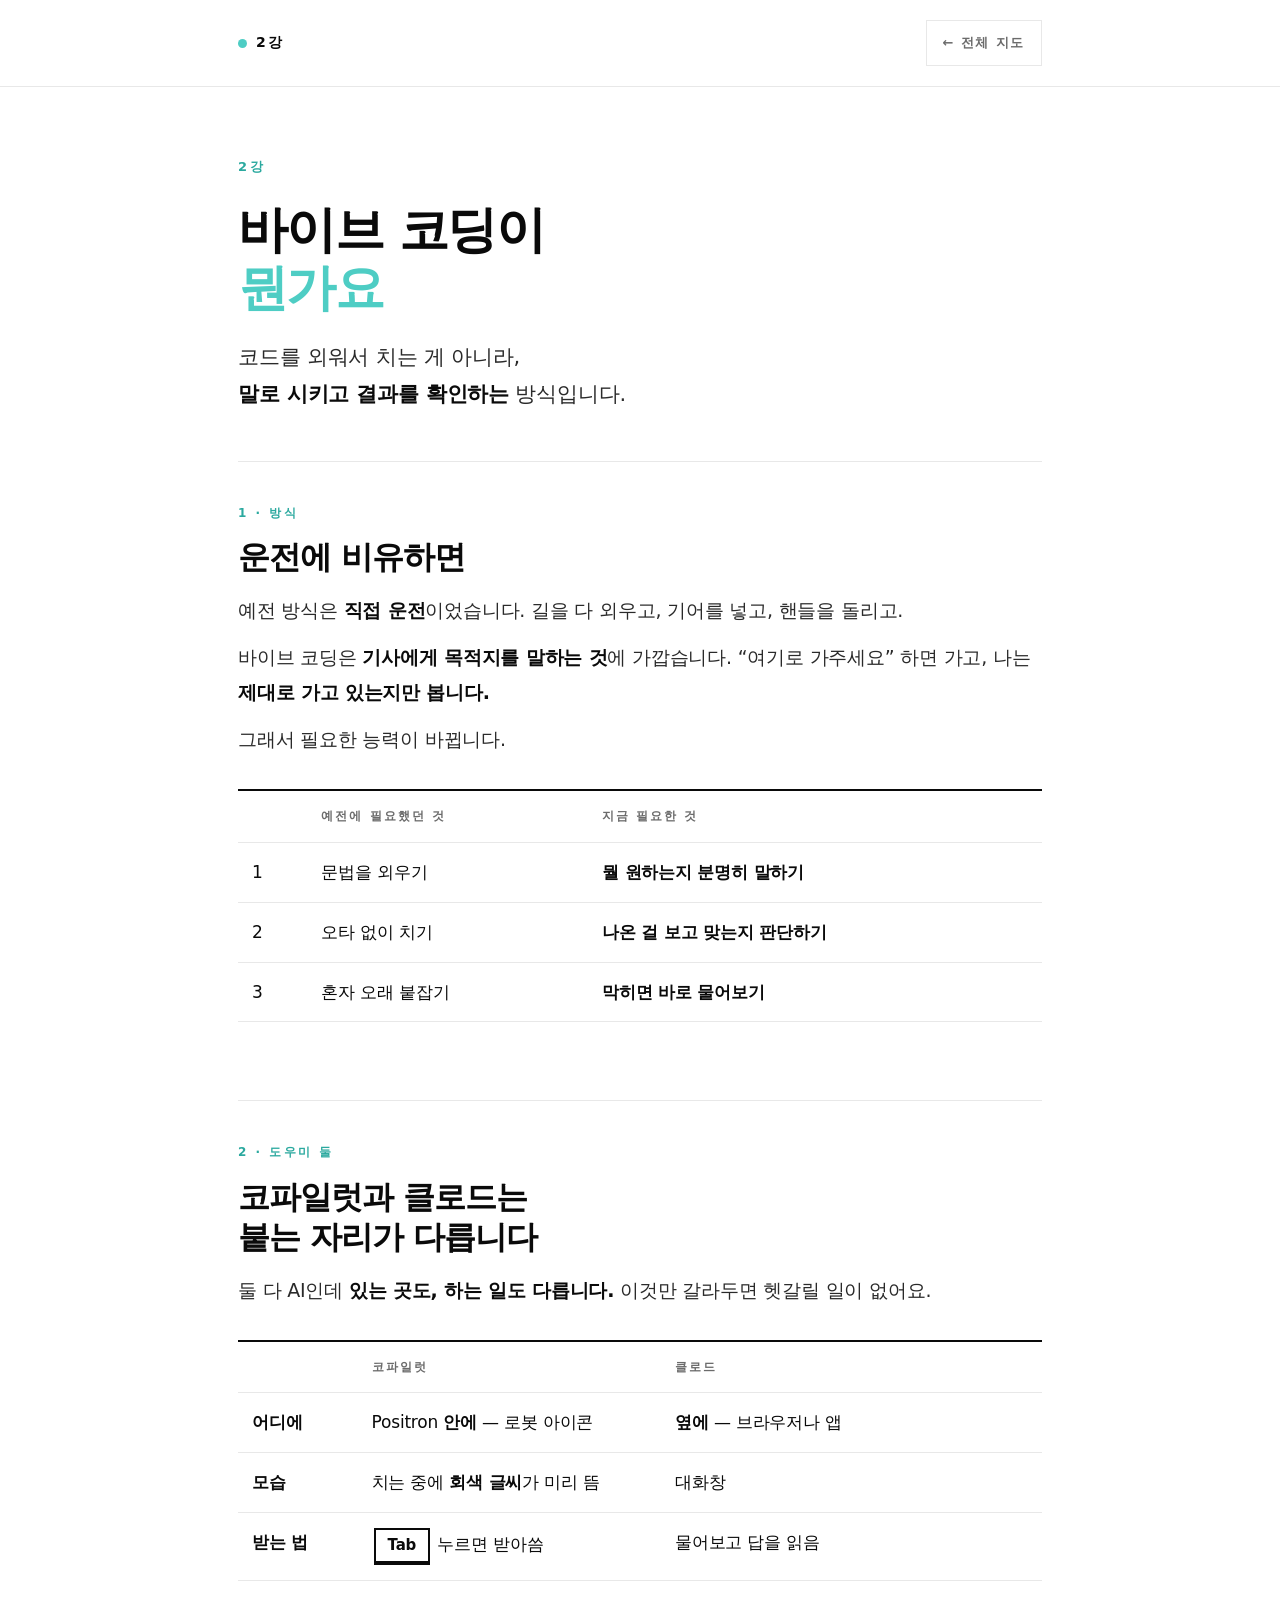
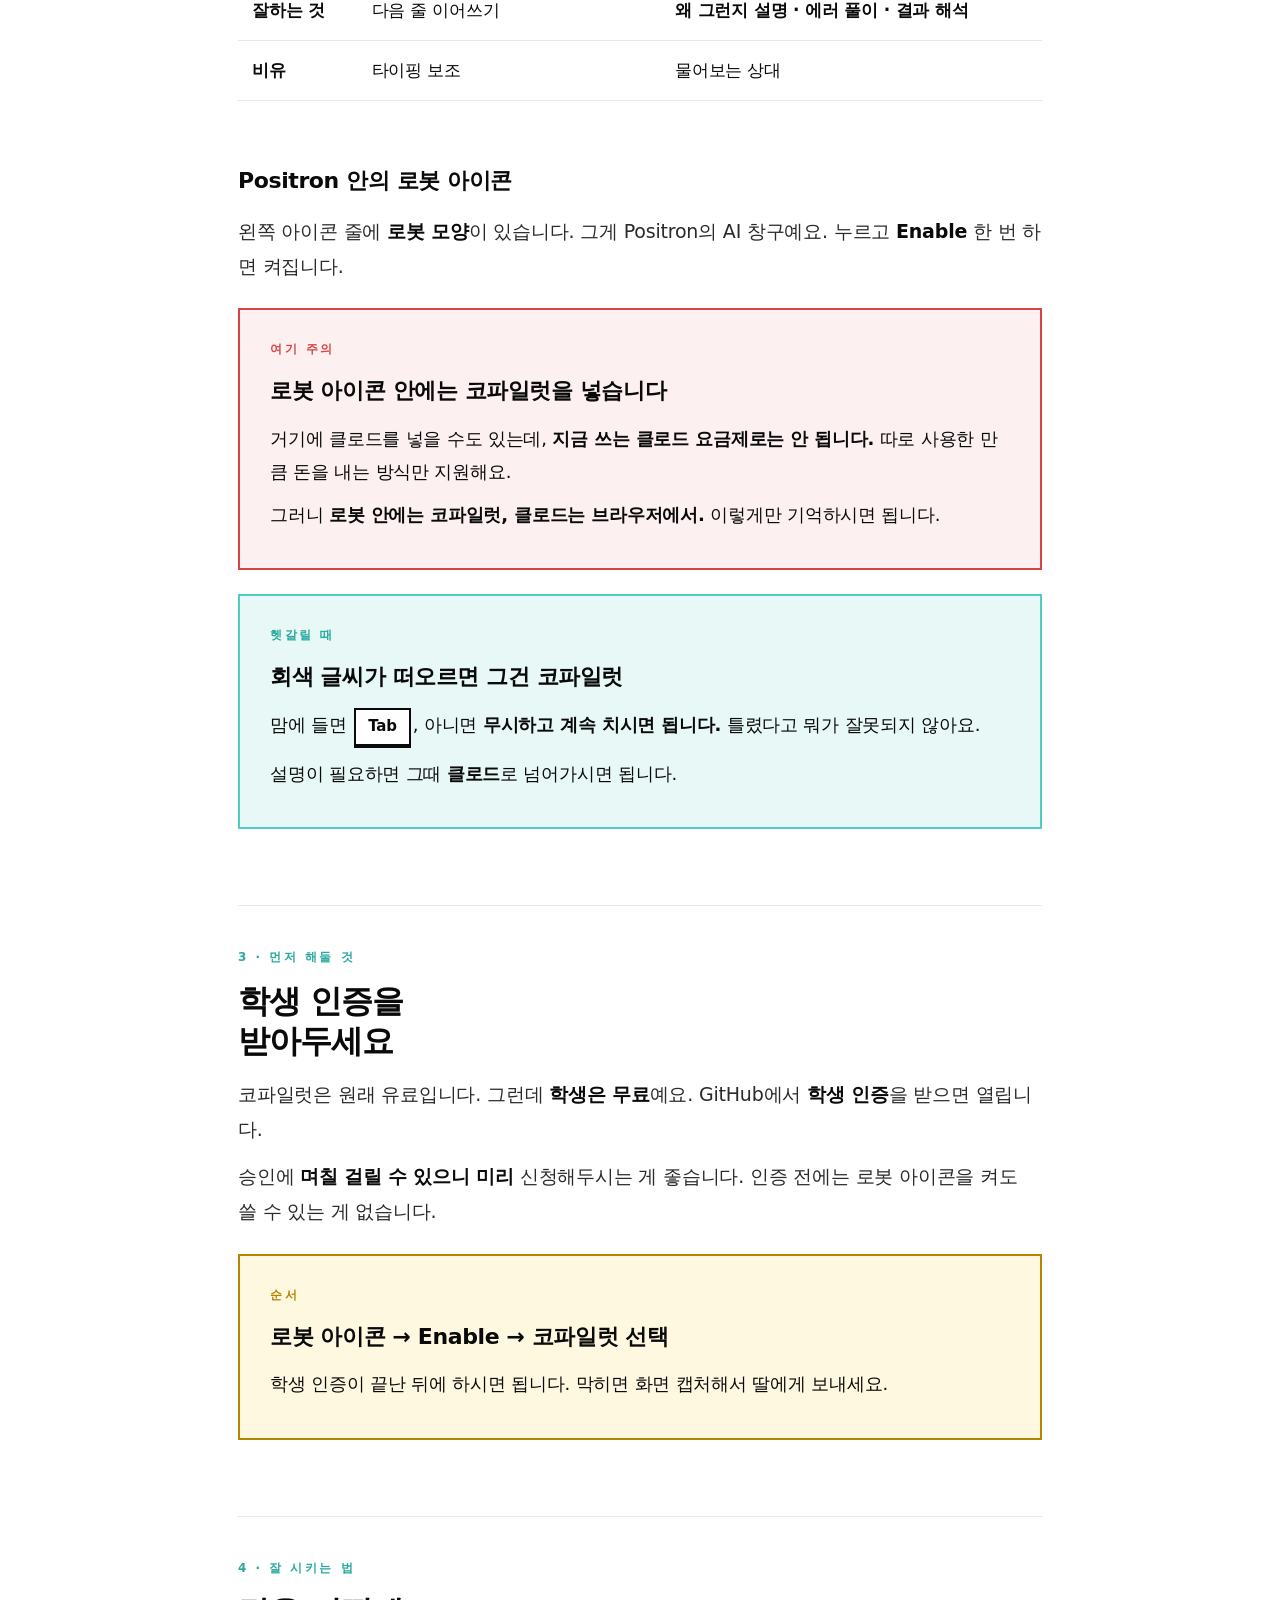
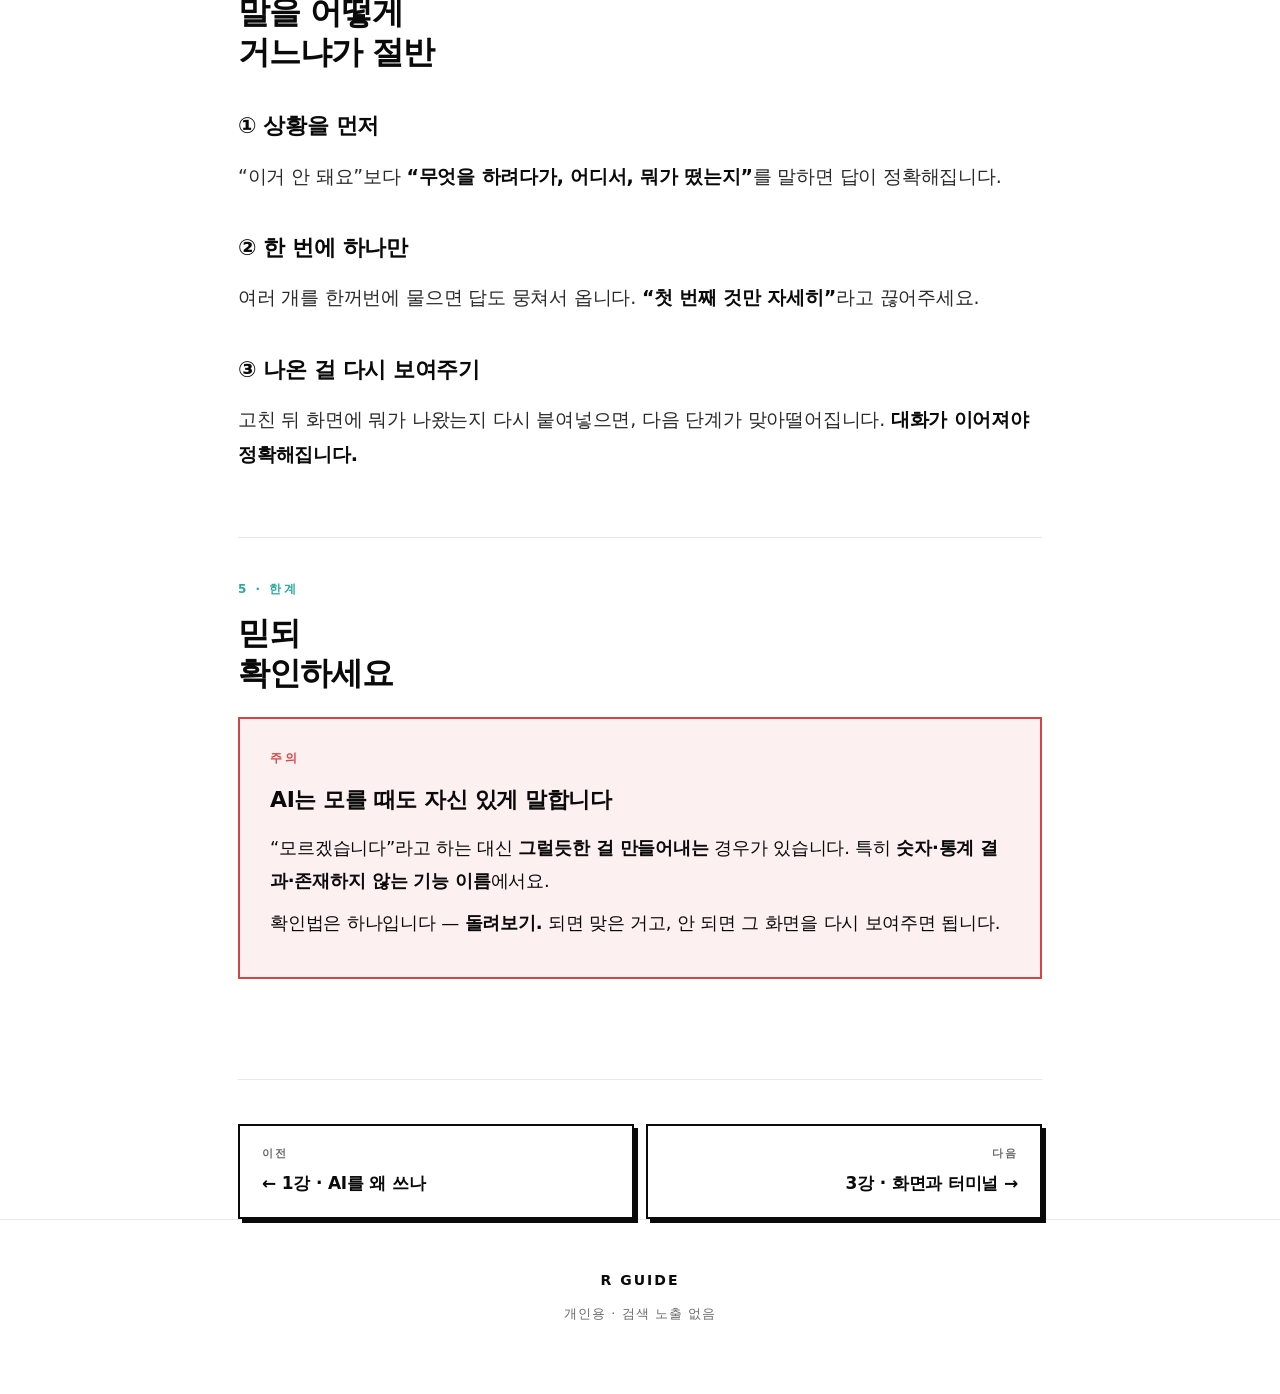
==== g2.html @ d773361c "feat(r-kit): 수업 가이드 7장 — 강의 6강 구조 + 앞에 전체 지도 [hub] RStudio 전제로 쓴 구 start.html 폐기. 강의가 실제로 쓰는 도구는 Pos" ====
<!doctype html>
<html lang="ko">
<head>
<meta charset="utf-8">
<meta name="viewport" content="width=device-width,initial-scale=1">
<meta name="robots" content="noindex, nofollow, noarchive, nosnippet">
<title>2강 · 바이브 코딩</title>
<link rel="stylesheet" href="./guide.css">
</head>
<body>
<header class="topbar">
  <div class="container topbar-inner">
    <div class="brand"><span class="dot"></span>2강</div>
    <a class="back" href="./start.html">← 전체 지도</a>
  </div>
</header>
<section class="hero">
  <div class="container">
    <div class="kicker">2강</div>
    <h1>바이브 코딩이<br><em>뭔가요</em></h1>
    <p class="lead">코드를 외워서 치는 게 아니라,<br>
    <b>말로 시키고 결과를 확인하는</b> 방식입니다.</p>
  </div>
</section>
<div class="container">

  <section class="block">
    <div class="tag">1 · 방식</div>
    <h2>운전에 비유하면</h2>
    <p>예전 방식은 <b>직접 운전</b>이었습니다. 길을 다 외우고, 기어를 넣고, 핸들을 돌리고.</p>
    <p>바이브 코딩은 <b>기사에게 목적지를 말하는 것</b>에 가깝습니다.
    “여기로 가주세요” 하면 가고, 나는 <b>제대로 가고 있는지만 봅니다.</b></p>
    <p>그래서 필요한 능력이 바뀝니다.</p>
    <div class="tbl-wrap">
    <table>
      <tr><th></th><th>예전에 필요했던 것</th><th>지금 필요한 것</th></tr>
      <tr><td>1</td><td>문법을 외우기</td><td><b>뭘 원하는지 분명히 말하기</b></td></tr>
      <tr><td>2</td><td>오타 없이 치기</td><td><b>나온 걸 보고 맞는지 판단하기</b></td></tr>
      <tr><td>3</td><td>혼자 오래 붙잡기</td><td><b>막히면 바로 물어보기</b></td></tr>
    </table>
    </div>
  </section>

  <section class="block">
    <div class="tag">2 · 도우미 둘</div>
    <h2>코파일럿과 클로드는<br>붙는 자리가 다릅니다</h2>
    <p>둘 다 AI인데 <b>있는 곳도, 하는 일도 다릅니다.</b> 이것만 갈라두면 헷갈릴 일이 없어요.</p>
    <div class="tbl-wrap">
    <table>
      <tr><th></th><th>코파일럿</th><th>클로드</th></tr>
      <tr><td><b>어디에</b></td><td>Positron <b>안에</b> — 로봇 아이콘</td><td><b>옆에</b> — 브라우저나 앱</td></tr>
      <tr><td><b>모습</b></td><td>치는 중에 <b>회색 글씨</b>가 미리 뜸</td><td>대화창</td></tr>
      <tr><td><b>받는 법</b></td><td><span class="key">Tab</span> 누르면 받아씀</td><td>물어보고 답을 읽음</td></tr>
      <tr><td><b>잘하는 것</b></td><td>다음 줄 이어쓰기</td><td><b>왜 그런지 설명 · 에러 풀이 · 결과 해석</b></td></tr>
      <tr><td><b>비유</b></td><td>타이핑 보조</td><td>물어보는 상대</td></tr>
    </table>
    </div>
    <h3>Positron 안의 로봇 아이콘</h3>
    <p>왼쪽 아이콘 줄에 <b>로봇 모양</b>이 있습니다. 그게 Positron의 AI 창구예요.
    누르고 <b>Enable</b> 한 번 하면 켜집니다.</p>

    <div class="redbox">
      <div class="c-label">여기 주의</div>
      <h3>로봇 아이콘 안에는 <b>코파일럿</b>을 넣습니다</h3>
      <p>거기에 클로드를 넣을 수도 있는데, <b>지금 쓰는 클로드 요금제로는 안 됩니다.</b>
      따로 사용한 만큼 돈을 내는 방식만 지원해요.</p>
      <p>그러니 <b>로봇 안에는 코파일럿, 클로드는 브라우저에서.</b> 이렇게만 기억하시면 됩니다.</p>
    </div>

    <div class="calm">
      <div class="c-label">헷갈릴 때</div>
      <h3>회색 글씨가 떠오르면 그건 코파일럿</h3>
      <p>맘에 들면 <span class="key">Tab</span>, 아니면 <b>무시하고 계속 치시면 됩니다.</b>
      틀렸다고 뭐가 잘못되지 않아요.</p>
      <p>설명이 필요하면 그때 <b>클로드</b>로 넘어가시면 됩니다.</p>
    </div>
  </section>

  <section class="block">
    <div class="tag">3 · 먼저 해둘 것</div>
    <h2>학생 인증을<br>받아두세요</h2>
    <p>코파일럿은 원래 유료입니다. 그런데 <b>학생은 무료</b>예요.
    GitHub에서 <b>학생 인증</b>을 받으면 열립니다.</p>
    <p>승인에 <b>며칠 걸릴 수 있으니 미리</b> 신청해두시는 게 좋습니다.
    인증 전에는 로봇 아이콘을 켜도 쓸 수 있는 게 없습니다.</p>
    <div class="goldbox">
      <div class="c-label">순서</div>
      <h3>로봇 아이콘 → Enable → 코파일럿 선택</h3>
      <p>학생 인증이 끝난 뒤에 하시면 됩니다. 막히면 화면 캡처해서 딸에게 보내세요.</p>
    </div>
  </section>

  <section class="block">
    <div class="tag">4 · 잘 시키는 법</div>
    <h2>말을 어떻게<br>거느냐가 절반</h2>
    <h3>① 상황을 먼저</h3>
    <p>“이거 안 돼요”보다 <b>“무엇을 하려다가, 어디서, 뭐가 떴는지”</b>를 말하면 답이 정확해집니다.</p>
    <h3>② 한 번에 하나만</h3>
    <p>여러 개를 한꺼번에 물으면 답도 뭉쳐서 옵니다.
    <b>“첫 번째 것만 자세히”</b>라고 끊어주세요.</p>
    <h3>③ 나온 걸 다시 보여주기</h3>
    <p>고친 뒤 화면에 뭐가 나왔는지 다시 붙여넣으면, 다음 단계가 맞아떨어집니다.
    <b>대화가 이어져야 정확해집니다.</b></p>
  </section>

  <section class="block">
    <div class="tag">5 · 한계</div>
    <h2>믿되<br>확인하세요</h2>
    <div class="redbox">
      <div class="c-label">주의</div>
      <h3>AI는 모를 때도 자신 있게 말합니다</h3>
      <p>“모르겠습니다”라고 하는 대신 <b>그럴듯한 걸 만들어내는</b> 경우가 있습니다.
      특히 <b>숫자·통계 결과·존재하지 않는 기능 이름</b>에서요.</p>
      <p>확인법은 하나입니다 — <b>돌려보기.</b> 되면 맞은 거고, 안 되면 그 화면을 다시 보여주면 됩니다.</p>
    </div>
  </section>

  <div class="nav">
    <a href="./g1.html"><span class="lbl">이전</span>← 1강 · AI를 왜 쓰나</a>
    <a class="next" href="./g3.html"><span class="lbl">다음</span>3강 · 화면과 터미널 →</a>
  </div>
</div>
<footer class="footer">
  <div class="container">
    <div class="line">R GUIDE</div>
    <div>개인용 · 검색 노출 없음</div>
  </div>
</footer>
</body>
</html>
---- guide.css ----
/* 부동산 AI 수업 가이드 — 공용 스타일 (7장 공유) */
:root{
  --bg:#ffffff; --ink:#0a0a0a; --ink-2:#2a2a2a; --ink-3:#6b6b6b; --line:#e8e8e8;
  --accent:#4ECDC4; --accent-dark:#2BA99F; --accent-soft:#E8F8F6;
  --bg-soft:#fafafa; --ng:#d64545; --ng-soft:#FDF0F0;
  --gold:#B38600; --gold-soft:#FFF8E1;
}
*{box-sizing:border-box;-webkit-font-smoothing:antialiased}
html,body{margin:0;padding:0;background:var(--bg);color:var(--ink);
  font-family:"Apple SD Gothic Neo","Pretendard","Malgun Gothic","Noto Sans KR",system-ui,sans-serif;
  font-size:20px;line-height:1.85;letter-spacing:-.2px}
a{color:inherit} img{max-width:100%}
.container{max-width:860px;margin:0 auto;padding:0 28px}

.topbar{border-bottom:1px solid var(--line);padding:20px 0;position:sticky;top:0;
  background:rgba(255,255,255,.96);backdrop-filter:blur(10px);z-index:100}
.topbar-inner{display:flex;align-items:center;justify-content:space-between;gap:14px}
.brand{font-size:14px;font-weight:800;letter-spacing:2px}
.brand .dot{display:inline-block;width:9px;height:9px;background:var(--accent);
  border-radius:50%;margin-right:9px;vertical-align:middle}
.back{font-size:13px;font-weight:800;letter-spacing:1.5px;color:var(--ink-3);
  text-decoration:none;border:1px solid var(--line);padding:10px 16px;white-space:nowrap}
.back:hover{border-color:var(--ink);color:var(--ink)}

.hero{padding:68px 0 48px}
.hero .kicker{font-size:13px;font-weight:800;letter-spacing:3px;color:var(--accent-dark);margin-bottom:22px}
.hero h1{font-size:50px;font-weight:800;line-height:1.16;letter-spacing:-1.6px;margin:0 0 22px}
.hero h1 em{font-style:normal;color:var(--accent)}
.hero .lead{font-size:21px;color:var(--ink-2);line-height:1.75;margin:0}
.hero .lead b{font-weight:700;color:var(--ink)}
@media (max-width:640px){.hero{padding:44px 0 34px}.hero h1{font-size:34px;letter-spacing:-.9px}.hero .lead{font-size:19px}}

.block{padding:0 0 52px}
.tag{font-size:12px;font-weight:800;letter-spacing:2.5px;color:var(--accent-dark);
  padding-top:40px;border-top:1px solid var(--line);margin-bottom:13px}
h2{font-size:32px;font-weight:800;letter-spacing:-1px;line-height:1.25;margin:0 0 16px}
h3{font-size:22px;font-weight:800;letter-spacing:-.4px;margin:34px 0 10px}
@media (max-width:640px){h2{font-size:25px}h3{font-size:20px}}
p{margin:12px 0;color:var(--ink-2);font-size:19px;line-height:1.85}
p b{color:var(--ink);font-weight:800}
ul,ol{padding-left:22px;margin:14px 0;color:var(--ink-2)}
li{margin:9px 0;font-size:18px;line-height:1.8}
li b{color:var(--ink)}
code{font-family:"D2Coding","JetBrains Mono","Consolas",monospace;
  font-size:16px;background:var(--bg-soft);padding:3px 8px;border:1px solid var(--line)}
.key{display:inline-block;font-size:15px;font-weight:800;border:2px solid var(--ink);
  border-bottom-width:4px;padding:3px 12px;background:#fff;margin:0 2px}

table{width:100%;border-collapse:collapse;margin:20px 0 26px;font-size:17px}
th,td{padding:15px 14px;border-bottom:1px solid var(--line);text-align:left;line-height:1.7;vertical-align:top}
tr:first-child th{border-top:2px solid var(--ink)}
th{font-size:12px;font-weight:800;letter-spacing:2px;color:var(--ink-3)}
td{font-size:17px} td b{color:var(--ink);font-weight:800}
.tbl-wrap{overflow-x:auto}

.calm{border:2px solid var(--accent);background:var(--accent-soft);padding:28px 30px;margin:24px 0}
.calm .c-label{font-size:12px;font-weight:800;letter-spacing:2.5px;color:var(--accent-dark);margin-bottom:11px}
.calm h3{margin:0 0 10px;font-size:22px}
.calm p{font-size:18px;color:var(--ink);margin:9px 0}

.redbox{border:2px solid var(--ng);background:var(--ng-soft);padding:28px 30px;margin:24px 0}
.redbox .c-label{font-size:12px;font-weight:800;letter-spacing:2.5px;color:var(--ng);margin-bottom:11px}
.redbox h3{margin:0 0 10px;font-size:22px}
.redbox p{font-size:18px;color:var(--ink);margin:9px 0}

.goldbox{border:2px solid var(--gold);background:var(--gold-soft);padding:28px 30px;margin:24px 0}
.goldbox .c-label{font-size:12px;font-weight:800;letter-spacing:2.5px;color:var(--gold);margin-bottom:11px}
.goldbox h3{margin:0 0 10px;font-size:22px}
.goldbox p{font-size:18px;color:var(--ink);margin:9px 0}

/* 3층 구조도 */
.stack{border:2px solid var(--ink);margin:26px 0 10px}
.layer{padding:22px 26px;border-bottom:1px solid var(--line);display:flex;gap:22px;align-items:flex-start}
.layer:last-child{border-bottom:0}
.layer .ico{flex-shrink:0;width:70px;text-align:center;font-size:12px;font-weight:800;
  letter-spacing:1px;color:var(--accent-dark);border:2px solid var(--accent);
  background:var(--accent-soft);padding:12px 4px;line-height:1.4}
.layer .body h4{margin:0 0 5px;font-size:21px;font-weight:800;letter-spacing:-.3px}
.layer .body p{margin:3px 0;font-size:17px;color:var(--ink-2);line-height:1.7}
@media (max-width:640px){.layer{flex-direction:column;gap:12px}.layer .ico{width:auto;align-self:flex-start;padding:9px 16px}}

/* 강의 지도 */
.map{border:1px solid var(--line);margin:22px 0}
.mrow{display:flex;gap:20px;padding:20px 24px;border-bottom:1px solid var(--line);align-items:flex-start;
  text-decoration:none;color:inherit;transition:background .15s}
.mrow:last-child{border-bottom:0}
.mrow:hover{background:var(--bg-soft)}
.mrow .num{flex-shrink:0;font-size:13px;font-weight:800;letter-spacing:1px;color:var(--accent-dark);
  min-width:52px;padding-top:4px}
.mrow .t{font-size:20px;font-weight:800;letter-spacing:-.3px;margin:0 0 4px}
.mrow .d{font-size:16px;color:var(--ink-3);line-height:1.65;margin:0}
.mrow.goal{background:var(--gold-soft)}
.mrow.goal .num{color:var(--gold)}

/* 페이지 이동 */
.nav{display:flex;gap:12px;justify-content:space-between;padding:44px 0 0;border-top:1px solid var(--line);margin-top:24px}
.nav a{flex:1;text-decoration:none;border:2px solid var(--ink);padding:18px 22px;
  font-weight:800;font-size:17px;box-shadow:4px 4px 0 var(--ink);background:#fff}
.nav a:hover{transform:translate(2px,2px);box-shadow:2px 2px 0 var(--ink);background:var(--accent-soft)}
.nav a.next{text-align:right}
.nav a .lbl{display:block;font-size:11px;font-weight:800;letter-spacing:2px;color:var(--ink-3);margin-bottom:4px}
@media (max-width:640px){.nav{flex-direction:column}.nav a.next{text-align:left}}

.footer{padding:48px 0 68px;border-top:1px solid var(--line);color:var(--ink-3);
  font-size:13px;letter-spacing:1px;text-align:center}
.footer .line{font-weight:800;color:var(--ink);letter-spacing:2px;margin-bottom:8px;font-size:14px}
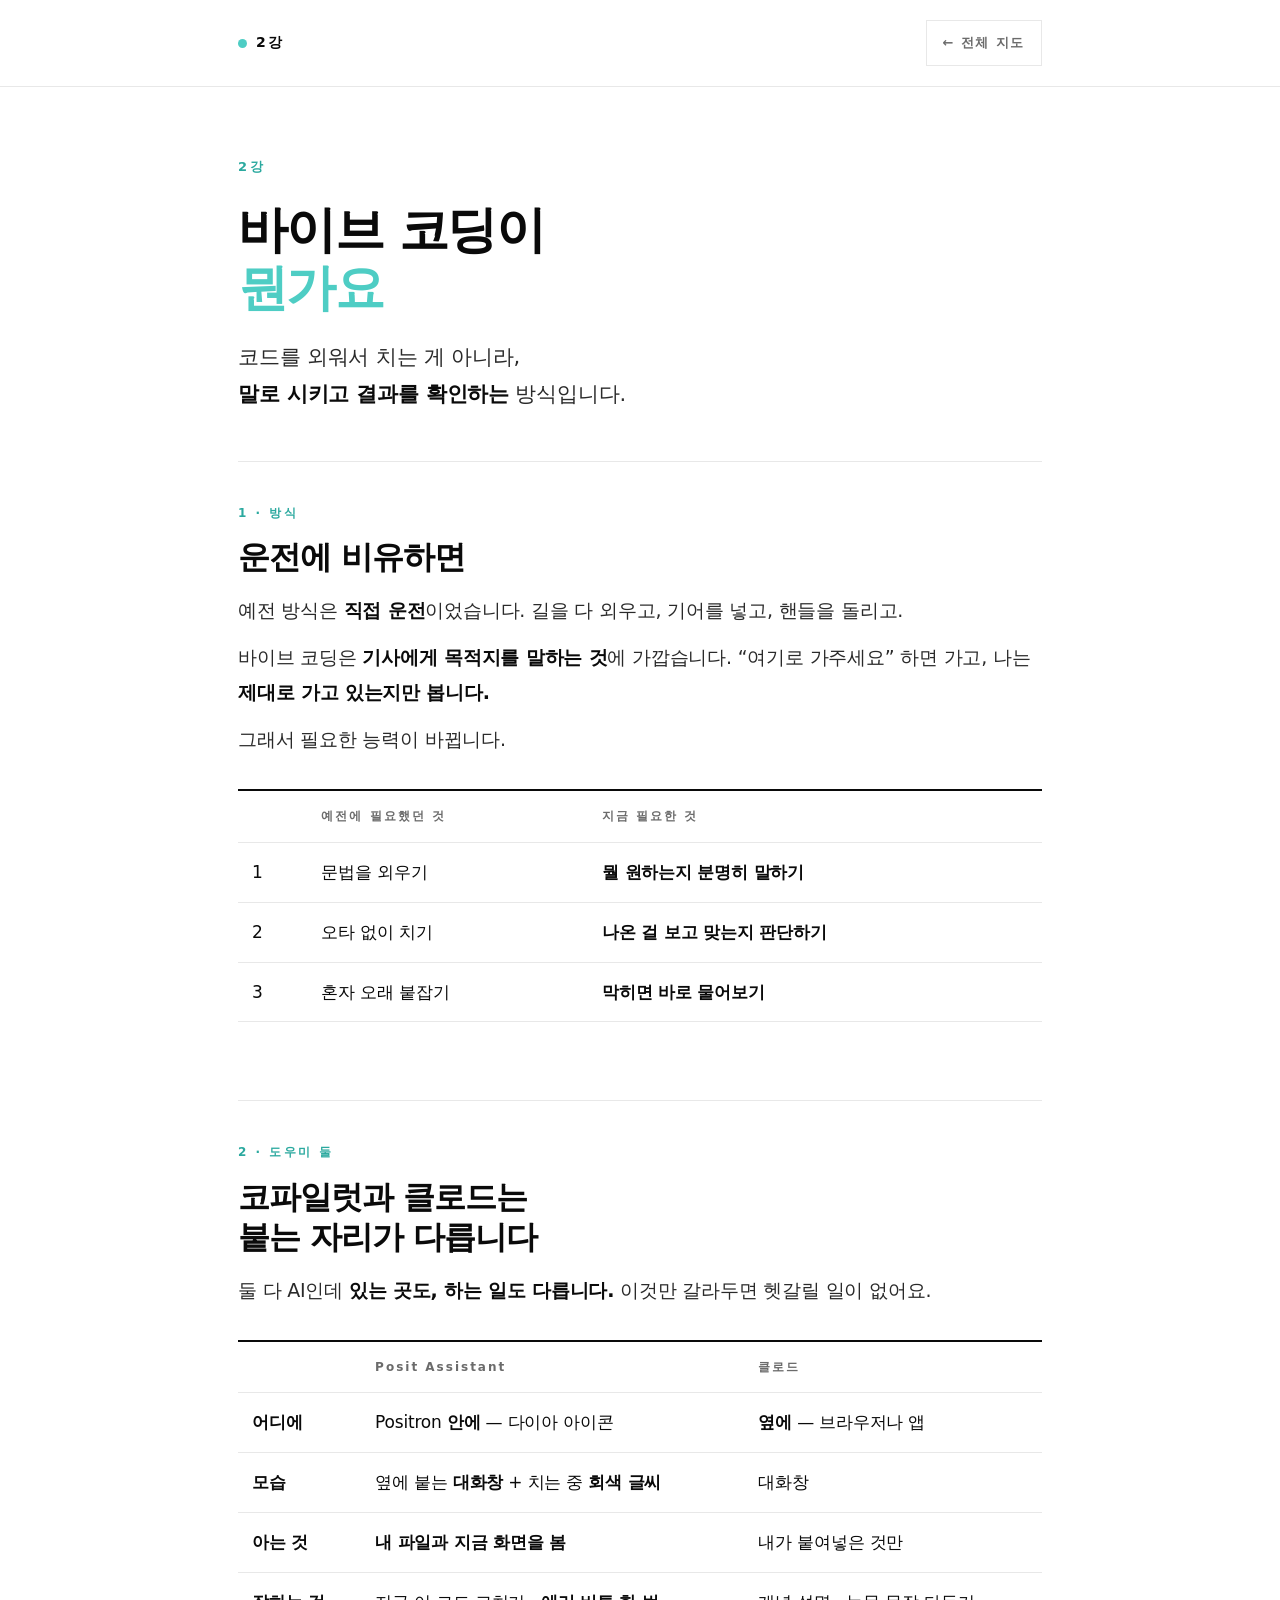
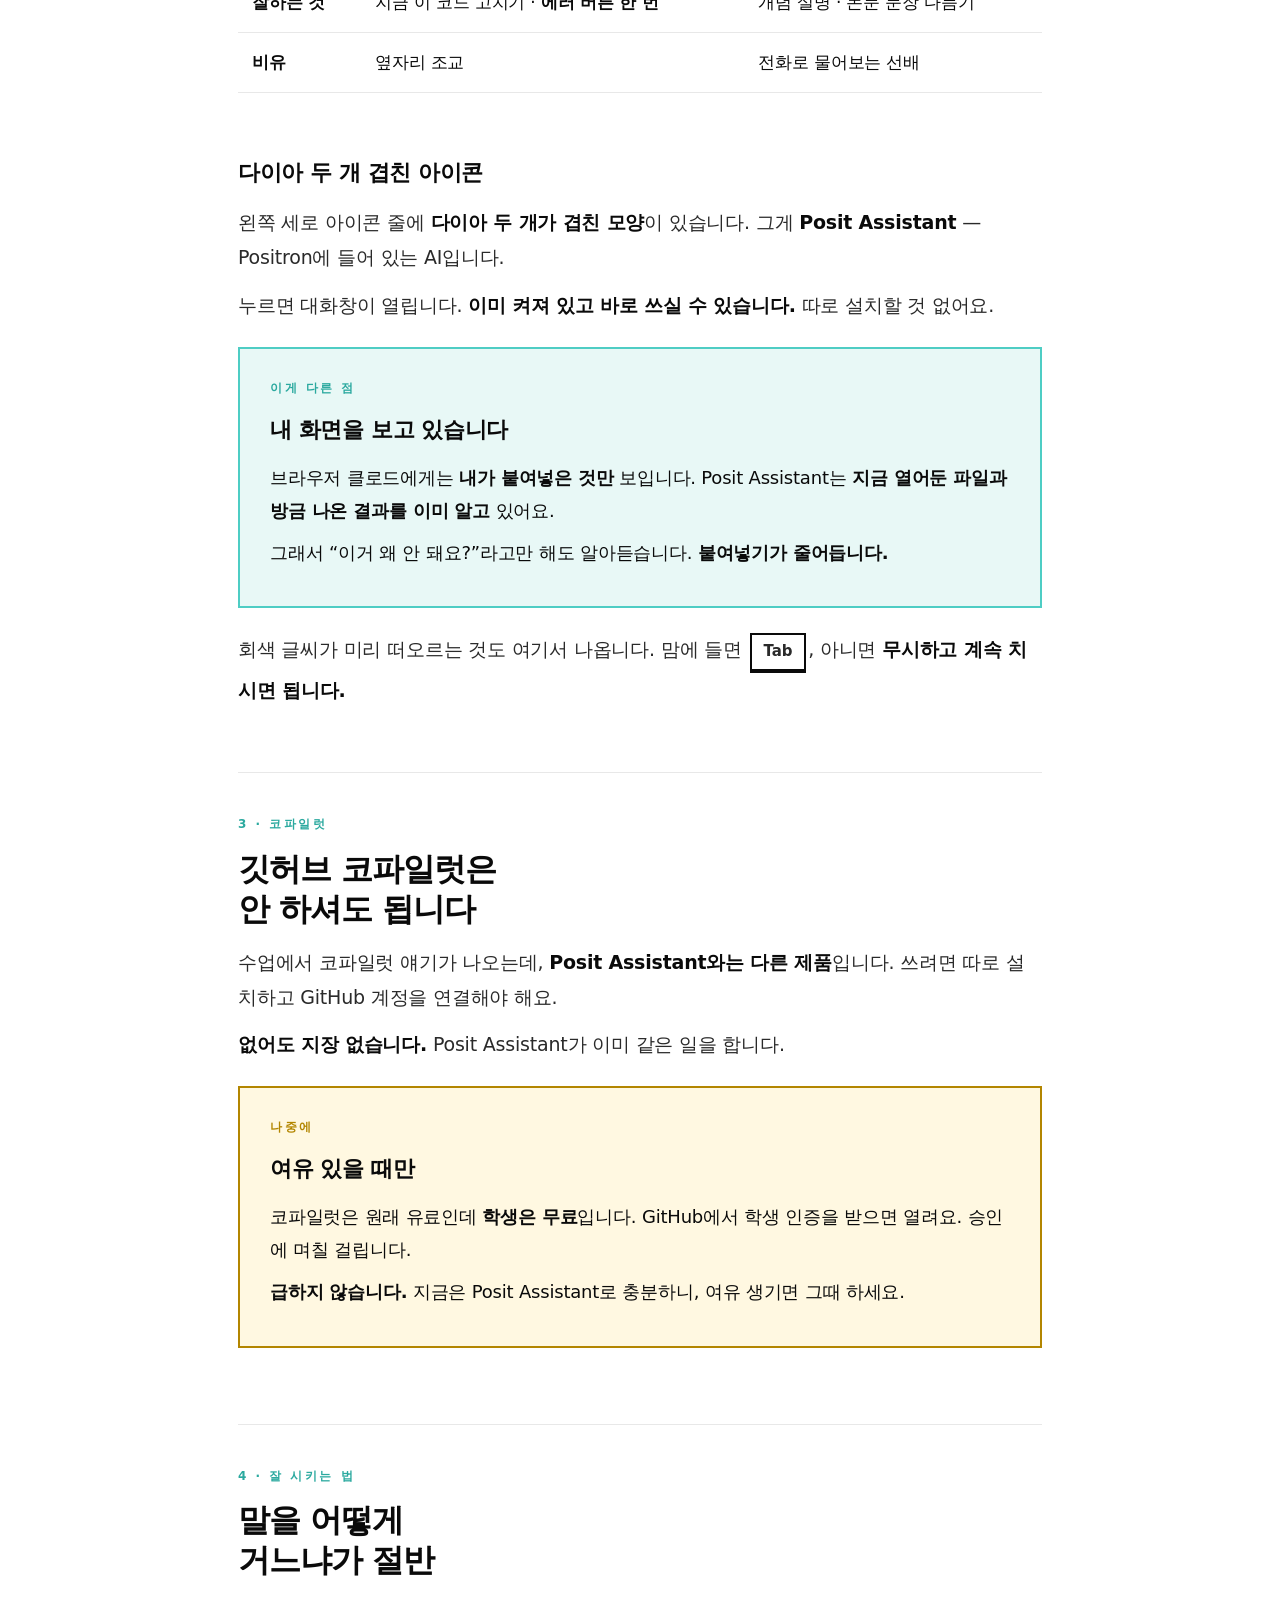
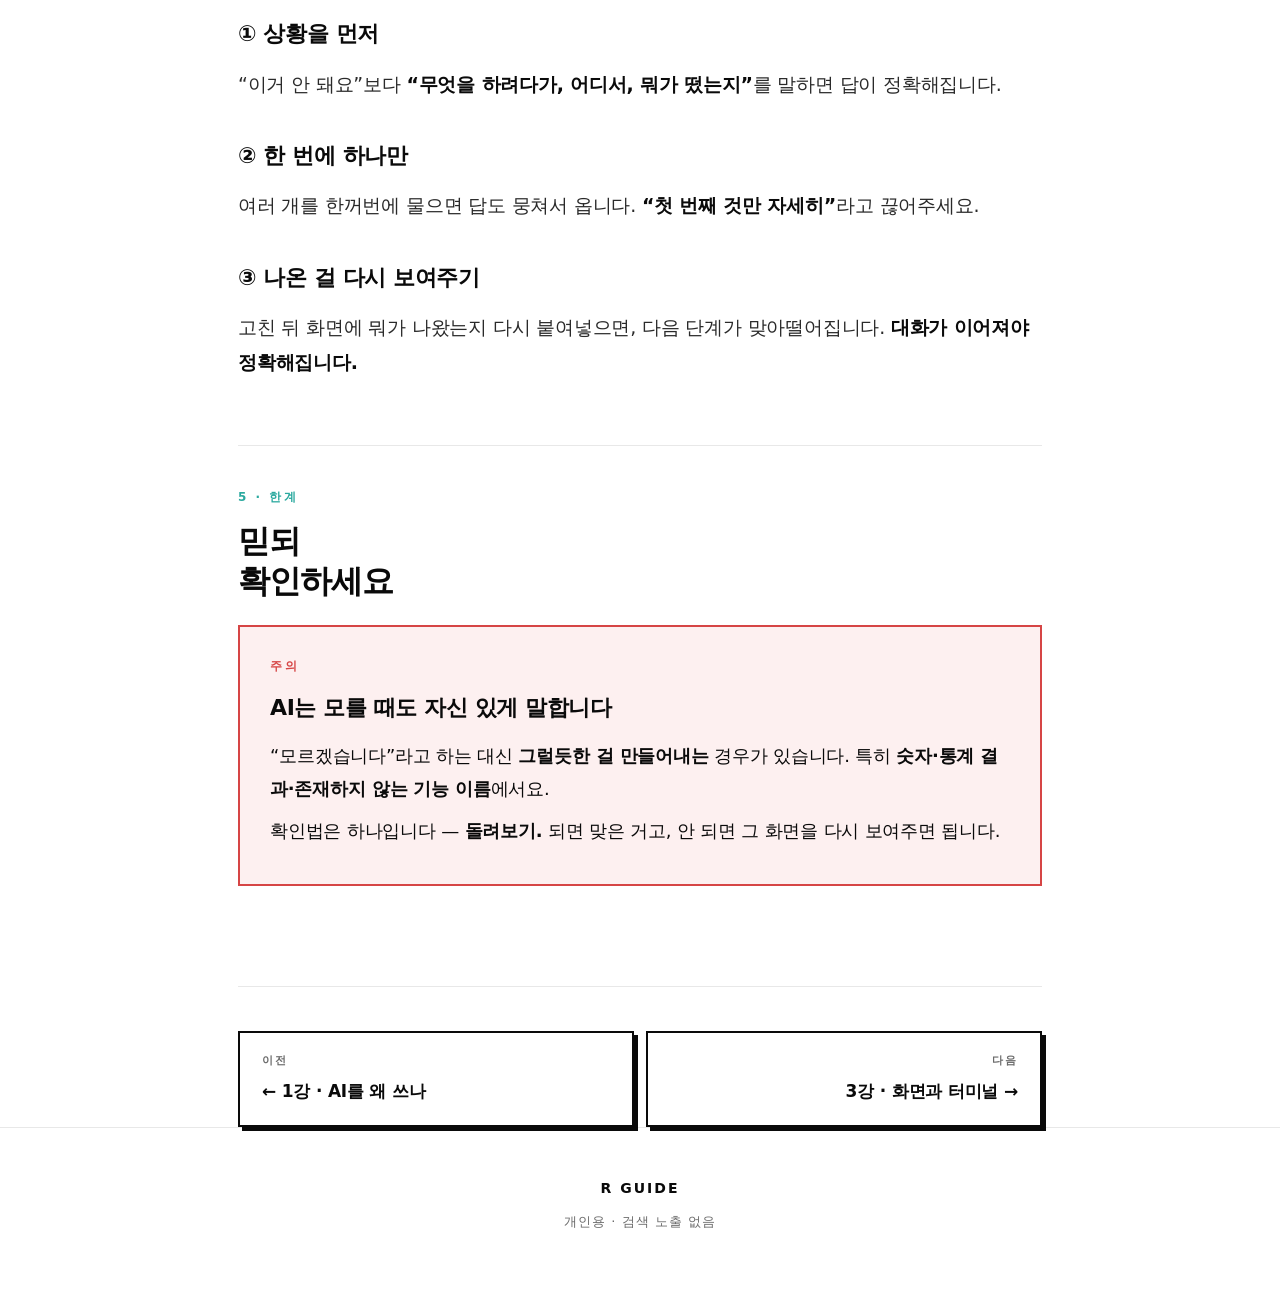
==== commit b040bc5c: "fix(r-kit): Posit Assistant 실물 반영 + 자료 없음 전제 정정 [hub] 엄마 PC 실사용 로그(노션)에서 두 건 확인.  1) 아이콘·제품명이 달랐다   " ====
--- a/g2.html
+++ b/g2.html
@@ -47,46 +47,43 @@
     <p>둘 다 AI인데 <b>있는 곳도, 하는 일도 다릅니다.</b> 이것만 갈라두면 헷갈릴 일이 없어요.</p>
     <div class="tbl-wrap">
     <table>
-      <tr><th></th><th>코파일럿</th><th>클로드</th></tr>
-      <tr><td><b>어디에</b></td><td>Positron <b>안에</b> — 로봇 아이콘</td><td><b>옆에</b> — 브라우저나 앱</td></tr>
-      <tr><td><b>모습</b></td><td>치는 중에 <b>회색 글씨</b>가 미리 뜸</td><td>대화창</td></tr>
-      <tr><td><b>받는 법</b></td><td><span class="key">Tab</span> 누르면 받아씀</td><td>물어보고 답을 읽음</td></tr>
-      <tr><td><b>잘하는 것</b></td><td>다음 줄 이어쓰기</td><td><b>왜 그런지 설명 · 에러 풀이 · 결과 해석</b></td></tr>
-      <tr><td><b>비유</b></td><td>타이핑 보조</td><td>물어보는 상대</td></tr>
+      <tr><th></th><th>Posit Assistant</th><th>클로드</th></tr>
+      <tr><td><b>어디에</b></td><td>Positron <b>안에</b> — 다이아 아이콘</td><td><b>옆에</b> — 브라우저나 앱</td></tr>
+      <tr><td><b>모습</b></td><td>옆에 붙는 <b>대화창</b> + 치는 중 <b>회색 글씨</b></td><td>대화창</td></tr>
+      <tr><td><b>아는 것</b></td><td><b>내 파일과 지금 화면을 봄</b></td><td>내가 붙여넣은 것만</td></tr>
+      <tr><td><b>잘하는 것</b></td><td>지금 이 코드 고치기 · <b>에러 버튼 한 번</b></td><td>개념 설명 · 논문 문장 다듬기</td></tr>
+      <tr><td><b>비유</b></td><td>옆자리 조교</td><td>전화로 물어보는 선배</td></tr>
     </table>
     </div>
-    <h3>Positron 안의 로봇 아이콘</h3>
-    <p>왼쪽 아이콘 줄에 <b>로봇 모양</b>이 있습니다. 그게 Positron의 AI 창구예요.
-    누르고 <b>Enable</b> 한 번 하면 켜집니다.</p>
+    <h3>다이아 두 개 겹친 아이콘</h3>
+    <p>왼쪽 세로 아이콘 줄에 <b>다이아 두 개가 겹친 모양</b>이 있습니다.
+    그게 <b>Posit Assistant</b> — Positron에 들어 있는 AI입니다.</p>
+    <p>누르면 대화창이 열립니다. <b>이미 켜져 있고 바로 쓰실 수 있습니다.</b> 따로 설치할 것 없어요.</p>
 
-    <div class="redbox">
-      <div class="c-label">여기 주의</div>
-      <h3>로봇 아이콘 안에는 <b>코파일럿</b>을 넣습니다</h3>
-      <p>거기에 클로드를 넣을 수도 있는데, <b>지금 쓰는 클로드 요금제로는 안 됩니다.</b>
-      따로 사용한 만큼 돈을 내는 방식만 지원해요.</p>
-      <p>그러니 <b>로봇 안에는 코파일럿, 클로드는 브라우저에서.</b> 이렇게만 기억하시면 됩니다.</p>
+    <div class="calm">
+      <div class="c-label">이게 다른 점</div>
+      <h3>내 화면을 보고 있습니다</h3>
+      <p>브라우저 클로드에게는 <b>내가 붙여넣은 것만</b> 보입니다.
+      Posit Assistant는 <b>지금 열어둔 파일과 방금 나온 결과를 이미 알고</b> 있어요.</p>
+      <p>그래서 “이거 왜 안 돼요?”라고만 해도 알아듣습니다. <b>붙여넣기가 줄어듭니다.</b></p>
     </div>
 
-    <div class="calm">
-      <div class="c-label">헷갈릴 때</div>
-      <h3>회색 글씨가 떠오르면 그건 코파일럿</h3>
-      <p>맘에 들면 <span class="key">Tab</span>, 아니면 <b>무시하고 계속 치시면 됩니다.</b>
-      틀렸다고 뭐가 잘못되지 않아요.</p>
-      <p>설명이 필요하면 그때 <b>클로드</b>로 넘어가시면 됩니다.</p>
-    </div>
+    <p>회색 글씨가 미리 떠오르는 것도 여기서 나옵니다.
+    맘에 들면 <span class="key">Tab</span>, 아니면 <b>무시하고 계속 치시면 됩니다.</b></p>
   </section>
 
   <section class="block">
-    <div class="tag">3 · 먼저 해둘 것</div>
-    <h2>학생 인증을<br>받아두세요</h2>
-    <p>코파일럿은 원래 유료입니다. 그런데 <b>학생은 무료</b>예요.
-    GitHub에서 <b>학생 인증</b>을 받으면 열립니다.</p>
-    <p>승인에 <b>며칠 걸릴 수 있으니 미리</b> 신청해두시는 게 좋습니다.
-    인증 전에는 로봇 아이콘을 켜도 쓸 수 있는 게 없습니다.</p>
+    <div class="tag">3 · 코파일럿</div>
+    <h2>깃허브 코파일럿은<br>안 하셔도 됩니다</h2>
+    <p>수업에서 코파일럿 얘기가 나오는데, <b>Posit Assistant와는 다른 제품</b>입니다.
+    쓰려면 따로 설치하고 GitHub 계정을 연결해야 해요.</p>
+    <p><b>없어도 지장 없습니다.</b> Posit Assistant가 이미 같은 일을 합니다.</p>
     <div class="goldbox">
-      <div class="c-label">순서</div>
-      <h3>로봇 아이콘 → Enable → 코파일럿 선택</h3>
-      <p>학생 인증이 끝난 뒤에 하시면 됩니다. 막히면 화면 캡처해서 딸에게 보내세요.</p>
+      <div class="c-label">나중에</div>
+      <h3>여유 있을 때만</h3>
+      <p>코파일럿은 원래 유료인데 <b>학생은 무료</b>입니다. GitHub에서 학생 인증을 받으면 열려요.
+      승인에 며칠 걸립니다.</p>
+      <p><b>급하지 않습니다.</b> 지금은 Posit Assistant로 충분하니, 여유 생기면 그때 하세요.</p>
     </div>
   </section>
 
@@ -126,5 +123,6 @@
     <div>개인용 · 검색 노출 없음</div>
   </div>
 </footer>
+<script src="./guide.js"></script>
 </body>
 </html>
--- a/guide.css
+++ b/guide.css
@@ -104,3 +104,21 @@
 .footer{padding:48px 0 68px;border-top:1px solid var(--line);color:var(--ink-3);
   font-size:13px;letter-spacing:1px;text-align:center}
 .footer .line{font-weight:800;color:var(--ink);letter-spacing:2px;margin-bottom:8px;font-size:14px}
+
+/* 직접 해보기 블록 */
+.try{border:1px solid var(--line);margin:20px 0 12px;background:#fff}
+.try-head{display:flex;justify-content:space-between;align-items:center;gap:14px;
+  padding:13px 20px;border-bottom:1px solid var(--line);background:var(--bg-soft)}
+.try-head .lbl{font-size:12px;font-weight:800;letter-spacing:2px;color:var(--ink-3)}
+.copy-btn{background:var(--accent);color:#fff;border:0;font-size:13px;font-weight:800;
+  letter-spacing:1.5px;padding:9px 16px;cursor:pointer;font-family:inherit;flex-shrink:0}
+.copy-btn:hover{background:var(--accent-dark)}
+.copy-btn.ok{background:var(--ink)}
+.try pre{margin:0;padding:20px;white-space:pre-wrap;word-break:break-word;
+  font-family:"D2Coding","JetBrains Mono","Consolas",monospace;
+  font-size:16px;line-height:1.75;color:var(--ink)}
+.out{border-top:1px dashed var(--line);padding:14px 20px;background:var(--bg-soft);
+  font-family:"D2Coding","JetBrains Mono","Consolas",monospace;font-size:15px;color:var(--ink-2);
+  white-space:pre-wrap;line-height:1.7}
+.out .cap{font-family:inherit;font-size:12px;font-weight:800;letter-spacing:2px;
+  color:var(--ink-3);display:block;margin-bottom:6px}
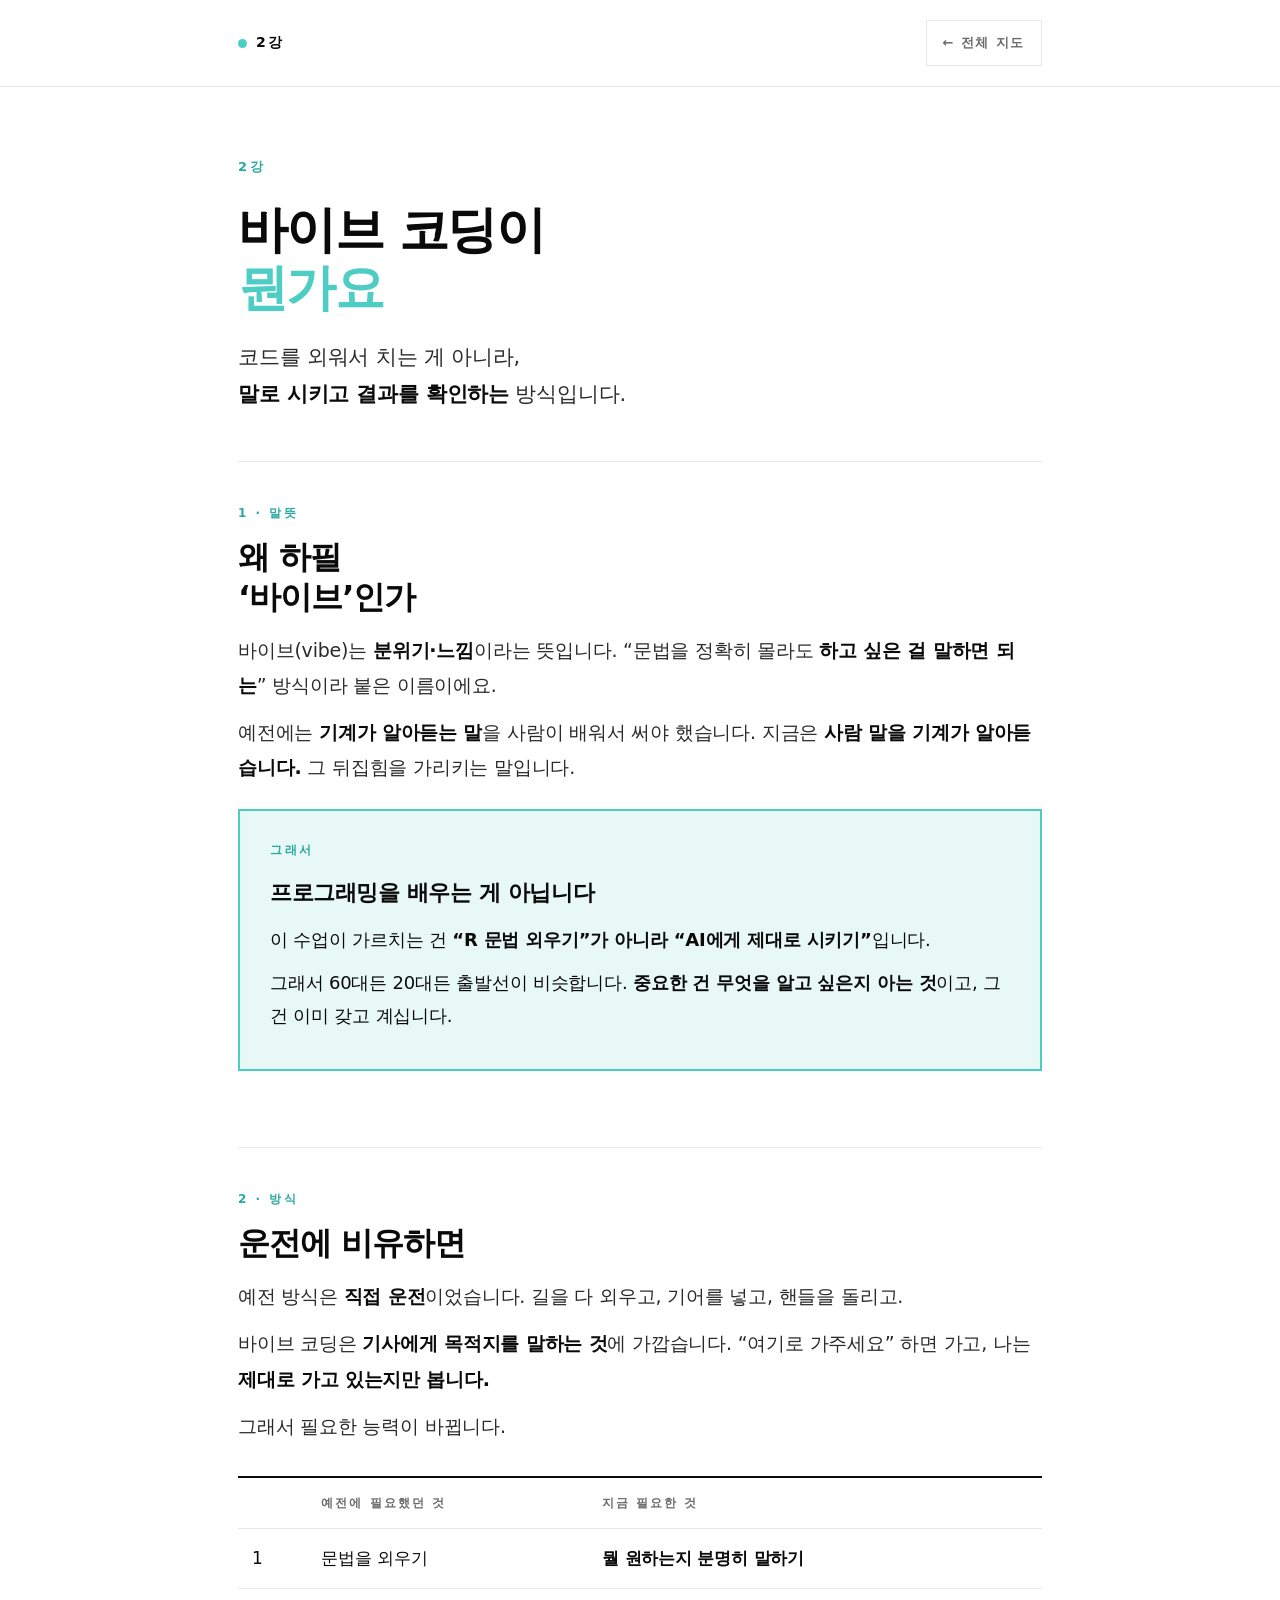
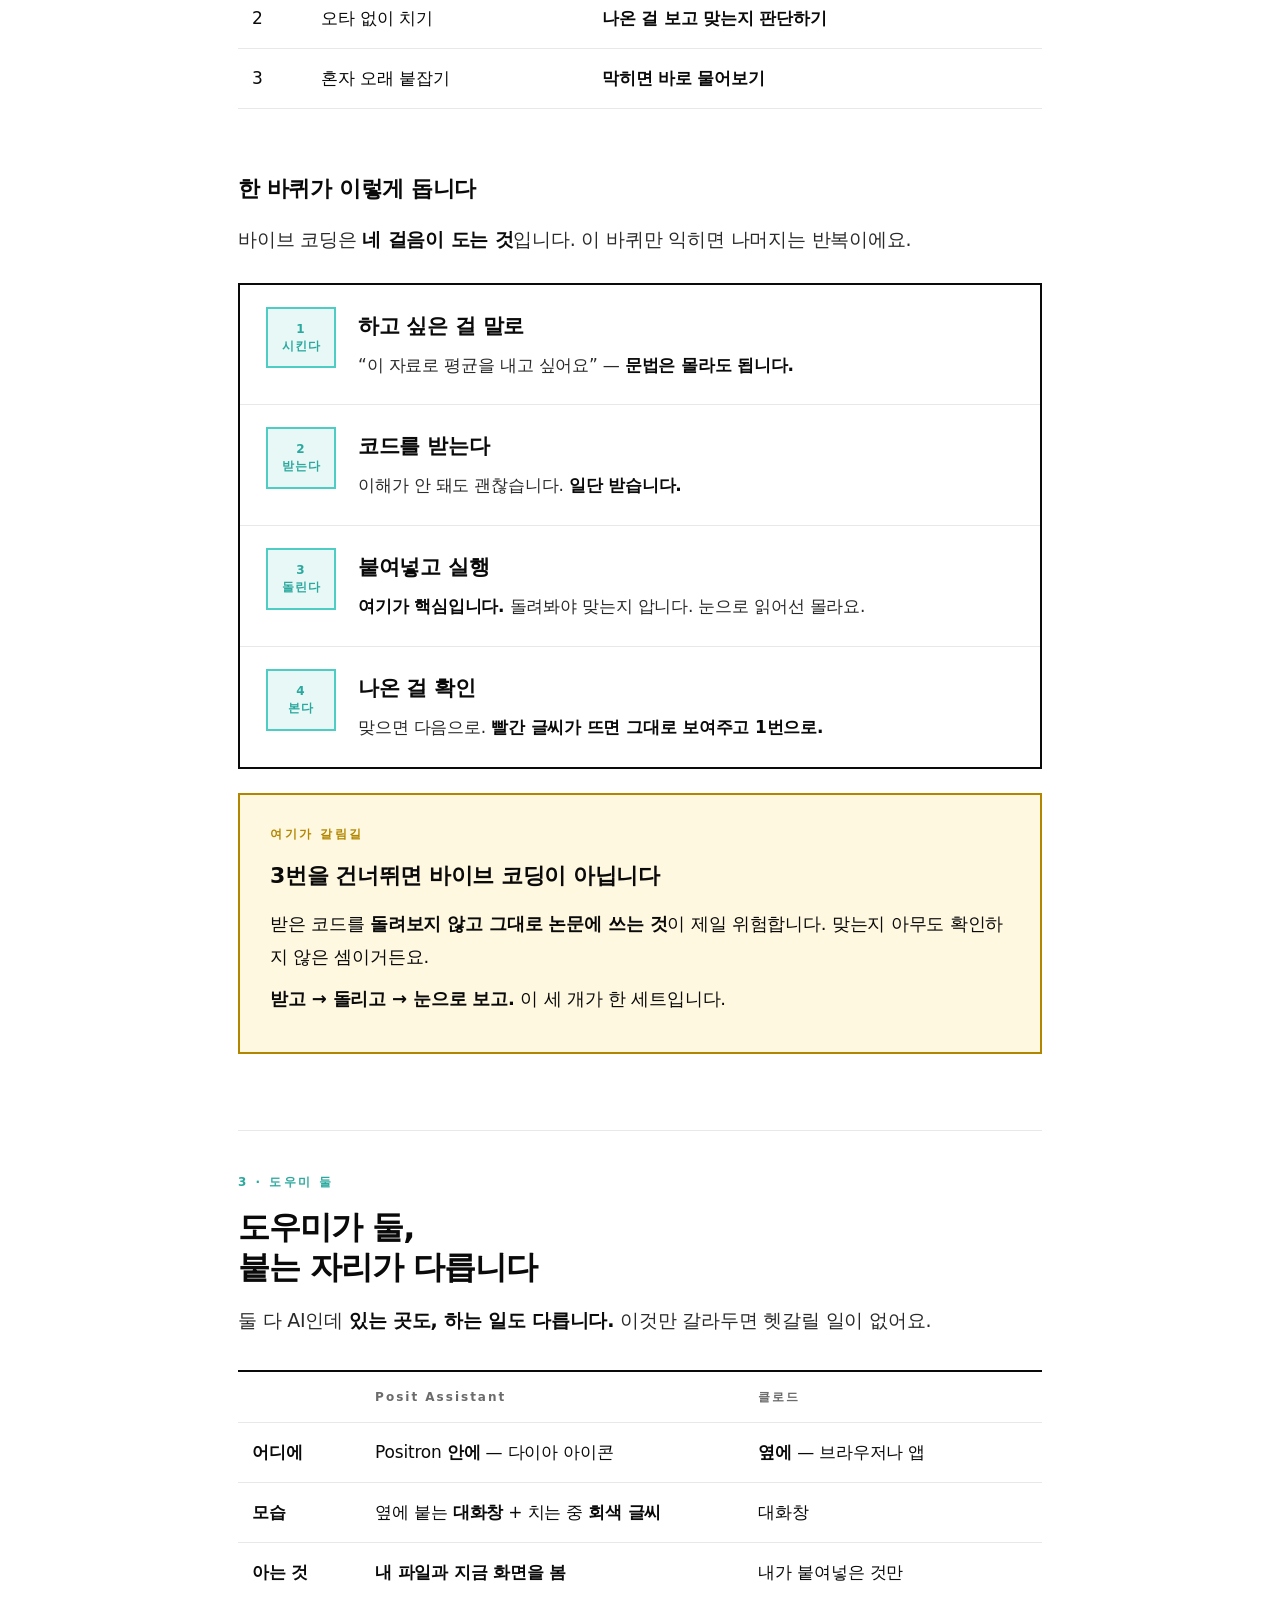
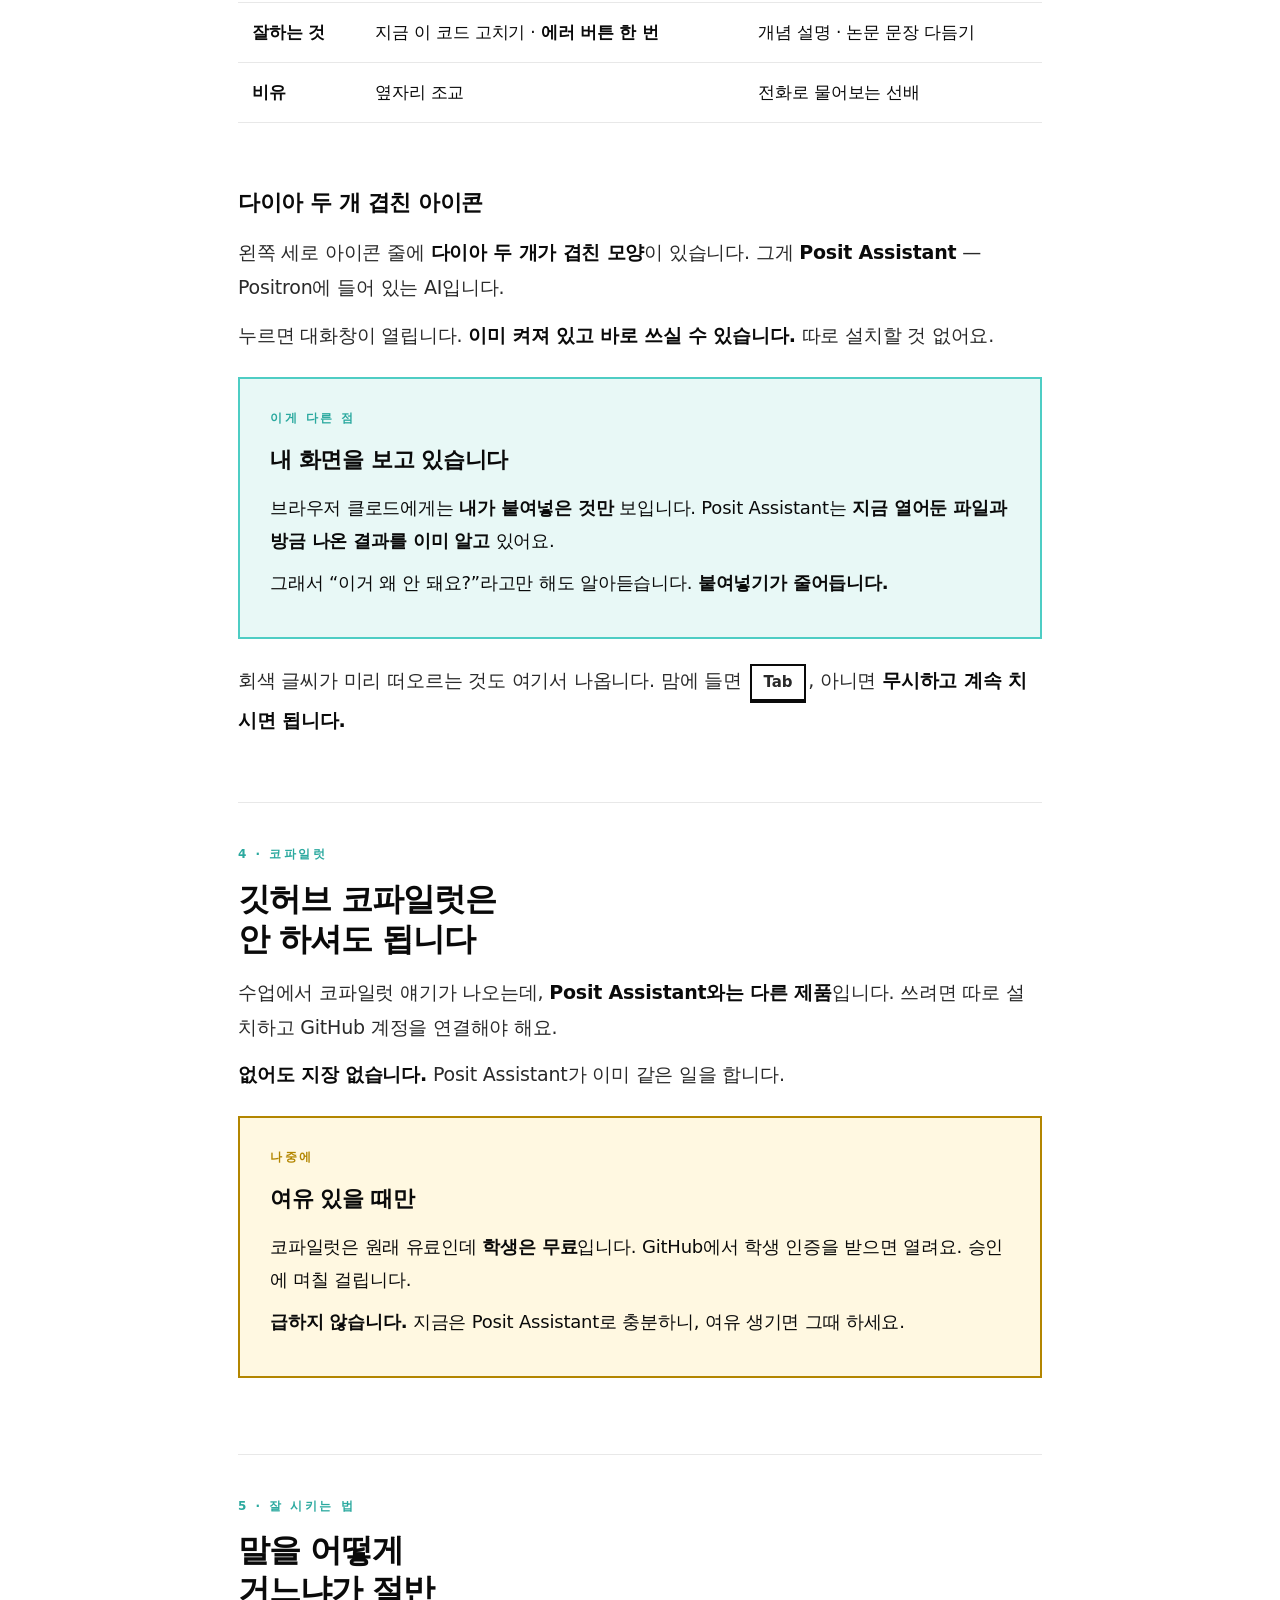
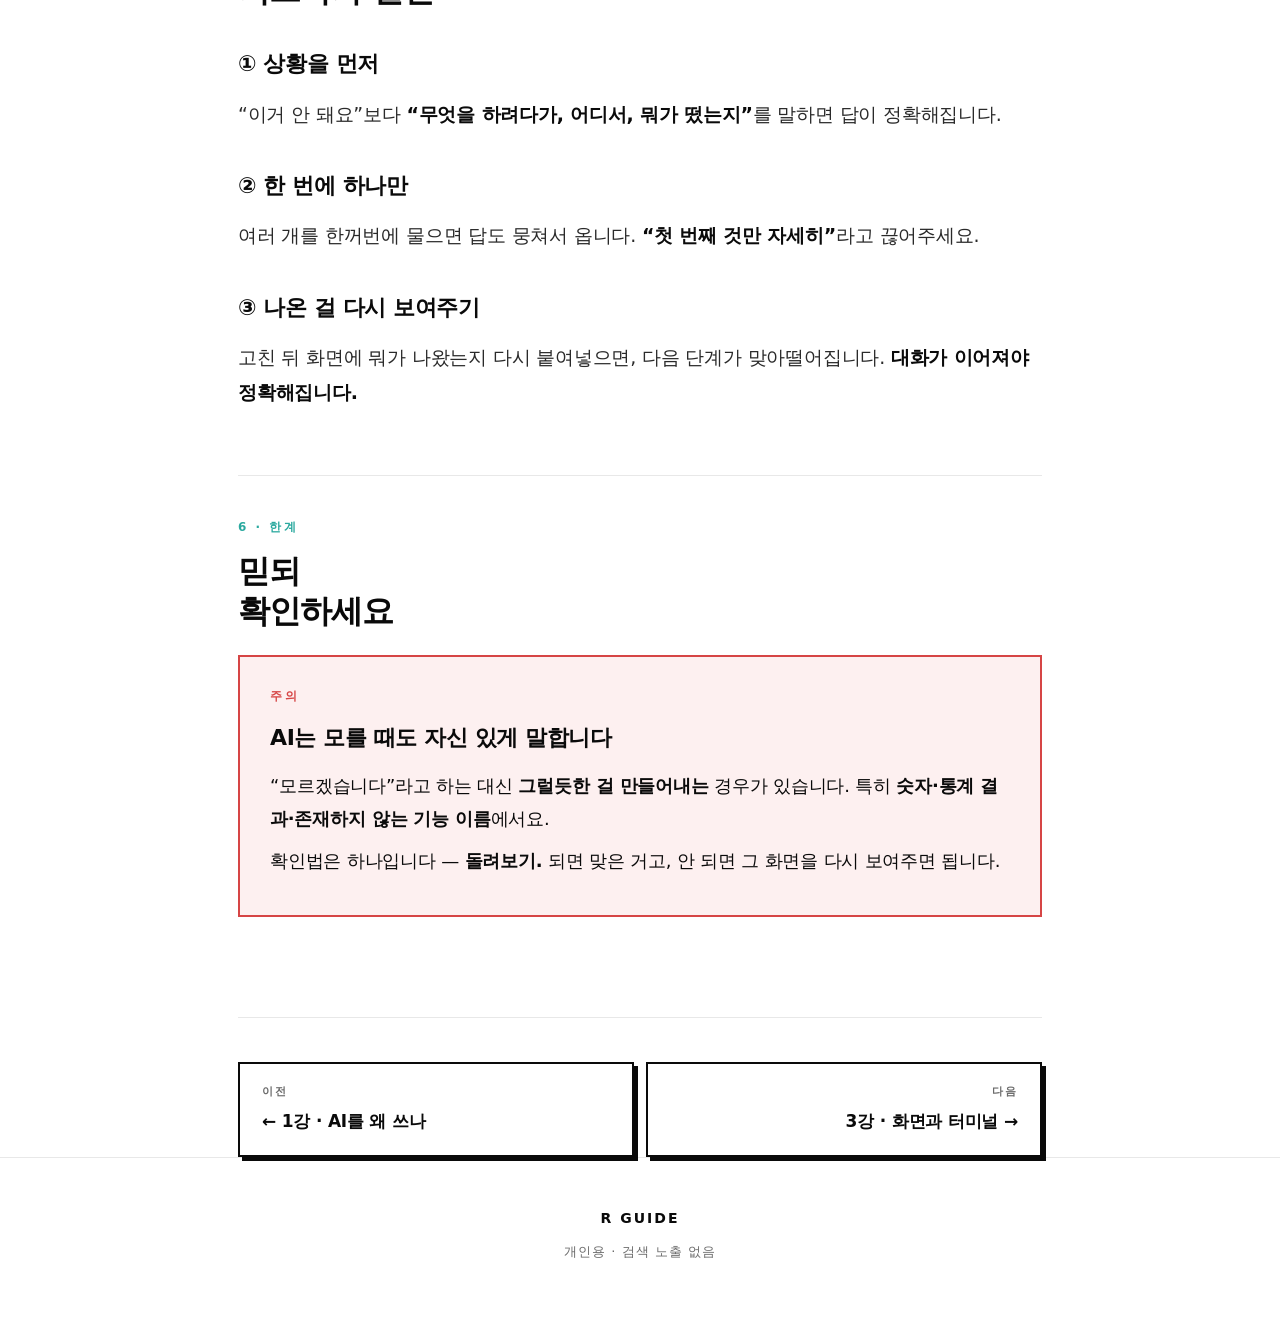
==== commit c9713836: "feat(r-kit): 2강 — 바이브 코딩 개념 보강 + 제목·표 불일치 수정 [hub] 리뷰에서 셋 발견.  1) '바이브' 라는 말뜻이 없었다 → §1 신설.    vibe " ====
--- a/g2.html
+++ b/g2.html
@@ -25,7 +25,23 @@
 <div class="container">
 
   <section class="block">
-    <div class="tag">1 · 방식</div>
+    <div class="tag">1 · 말뜻</div>
+    <h2>왜 하필<br>‘바이브’인가</h2>
+    <p>바이브(vibe)는 <b>분위기·느낌</b>이라는 뜻입니다.
+    “문법을 정확히 몰라도 <b>하고 싶은 걸 말하면 되는</b>” 방식이라 붙은 이름이에요.</p>
+    <p>예전에는 <b>기계가 알아듣는 말</b>을 사람이 배워서 써야 했습니다.
+    지금은 <b>사람 말을 기계가 알아듣습니다.</b> 그 뒤집힘을 가리키는 말입니다.</p>
+    <div class="calm">
+      <div class="c-label">그래서</div>
+      <h3>프로그래밍을 배우는 게 아닙니다</h3>
+      <p>이 수업이 가르치는 건 <b>“R 문법 외우기”가 아니라 “AI에게 제대로 시키기”</b>입니다.</p>
+      <p>그래서 60대든 20대든 출발선이 비슷합니다. <b>중요한 건 무엇을 알고 싶은지 아는 것</b>이고,
+      그건 이미 갖고 계십니다.</p>
+    </div>
+  </section>
+
+  <section class="block">
+    <div class="tag">2 · 방식</div>
     <h2>운전에 비유하면</h2>
     <p>예전 방식은 <b>직접 운전</b>이었습니다. 길을 다 외우고, 기어를 넣고, 핸들을 돌리고.</p>
     <p>바이브 코딩은 <b>기사에게 목적지를 말하는 것</b>에 가깝습니다.
@@ -39,11 +55,43 @@
       <tr><td>3</td><td>혼자 오래 붙잡기</td><td><b>막히면 바로 물어보기</b></td></tr>
     </table>
     </div>
+
+    <h3>한 바퀴가 이렇게 돕니다</h3>
+    <p>바이브 코딩은 <b>네 걸음이 도는 것</b>입니다. 이 바퀴만 익히면 나머지는 반복이에요.</p>
+    <div class="stack">
+      <div class="layer">
+        <div class="ico">1<br>시킨다</div>
+        <div class="body"><h4>하고 싶은 걸 말로</h4>
+        <p>“이 자료로 평균을 내고 싶어요” — <b>문법은 몰라도 됩니다.</b></p></div>
+      </div>
+      <div class="layer">
+        <div class="ico">2<br>받는다</div>
+        <div class="body"><h4>코드를 받는다</h4>
+        <p>이해가 안 돼도 괜찮습니다. <b>일단 받습니다.</b></p></div>
+      </div>
+      <div class="layer">
+        <div class="ico">3<br>돌린다</div>
+        <div class="body"><h4>붙여넣고 실행</h4>
+        <p><b>여기가 핵심입니다.</b> 돌려봐야 맞는지 압니다. 눈으로 읽어선 몰라요.</p></div>
+      </div>
+      <div class="layer">
+        <div class="ico">4<br>본다</div>
+        <div class="body"><h4>나온 걸 확인</h4>
+        <p>맞으면 다음으로. <b>빨간 글씨가 뜨면 그대로 보여주고 1번으로.</b></p></div>
+      </div>
+    </div>
+    <div class="goldbox">
+      <div class="c-label">여기가 갈림길</div>
+      <h3>3번을 건너뛰면 바이브 코딩이 아닙니다</h3>
+      <p>받은 코드를 <b>돌려보지 않고 그대로 논문에 쓰는 것</b>이 제일 위험합니다.
+      맞는지 아무도 확인하지 않은 셈이거든요.</p>
+      <p><b>받고 → 돌리고 → 눈으로 보고.</b> 이 세 개가 한 세트입니다.</p>
+    </div>
   </section>
 
   <section class="block">
-    <div class="tag">2 · 도우미 둘</div>
-    <h2>코파일럿과 클로드는<br>붙는 자리가 다릅니다</h2>
+    <div class="tag">3 · 도우미 둘</div>
+    <h2>도우미가 둘,<br>붙는 자리가 다릅니다</h2>
     <p>둘 다 AI인데 <b>있는 곳도, 하는 일도 다릅니다.</b> 이것만 갈라두면 헷갈릴 일이 없어요.</p>
     <div class="tbl-wrap">
     <table>
@@ -73,7 +121,7 @@
   </section>
 
   <section class="block">
-    <div class="tag">3 · 코파일럿</div>
+    <div class="tag">4 · 코파일럿</div>
     <h2>깃허브 코파일럿은<br>안 하셔도 됩니다</h2>
     <p>수업에서 코파일럿 얘기가 나오는데, <b>Posit Assistant와는 다른 제품</b>입니다.
     쓰려면 따로 설치하고 GitHub 계정을 연결해야 해요.</p>
@@ -88,7 +136,7 @@
   </section>
 
   <section class="block">
-    <div class="tag">4 · 잘 시키는 법</div>
+    <div class="tag">5 · 잘 시키는 법</div>
     <h2>말을 어떻게<br>거느냐가 절반</h2>
     <h3>① 상황을 먼저</h3>
     <p>“이거 안 돼요”보다 <b>“무엇을 하려다가, 어디서, 뭐가 떴는지”</b>를 말하면 답이 정확해집니다.</p>
@@ -101,7 +149,7 @@
   </section>
 
   <section class="block">
-    <div class="tag">5 · 한계</div>
+    <div class="tag">6 · 한계</div>
     <h2>믿되<br>확인하세요</h2>
     <div class="redbox">
       <div class="c-label">주의</div>
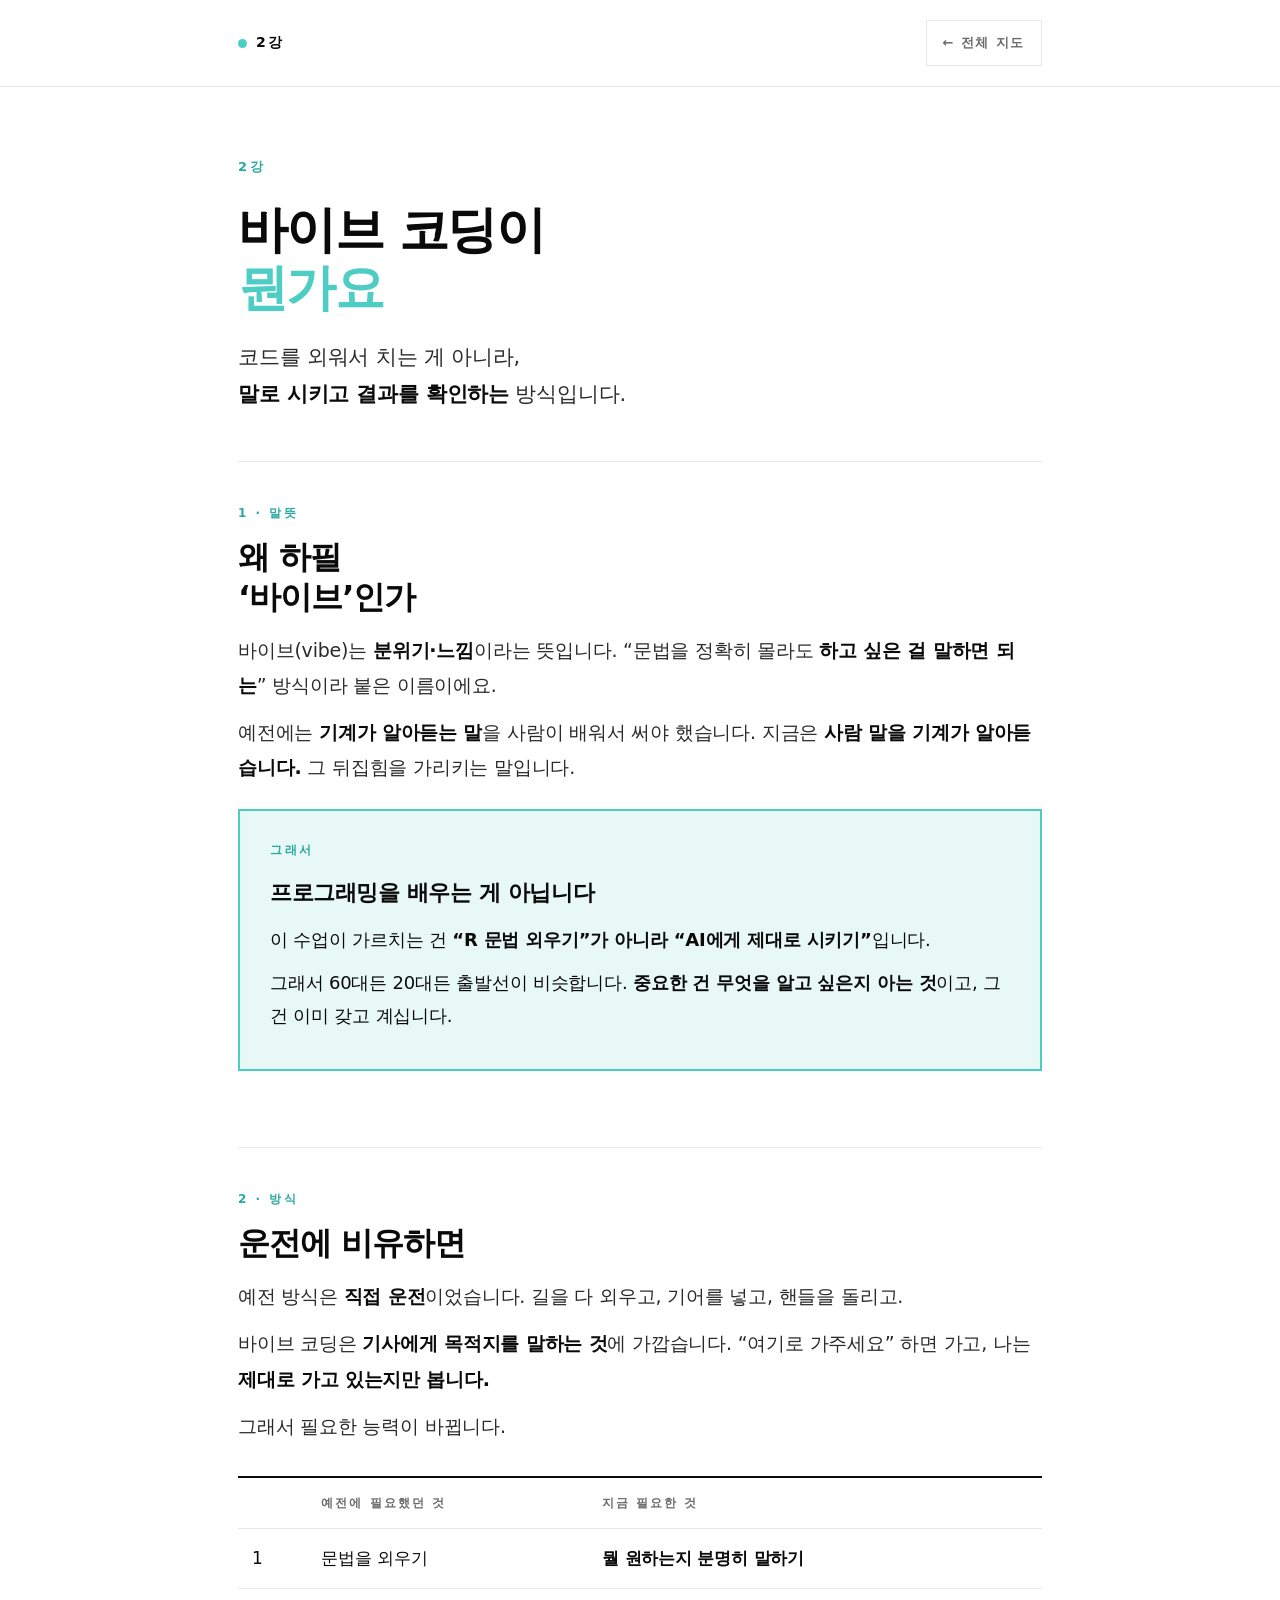
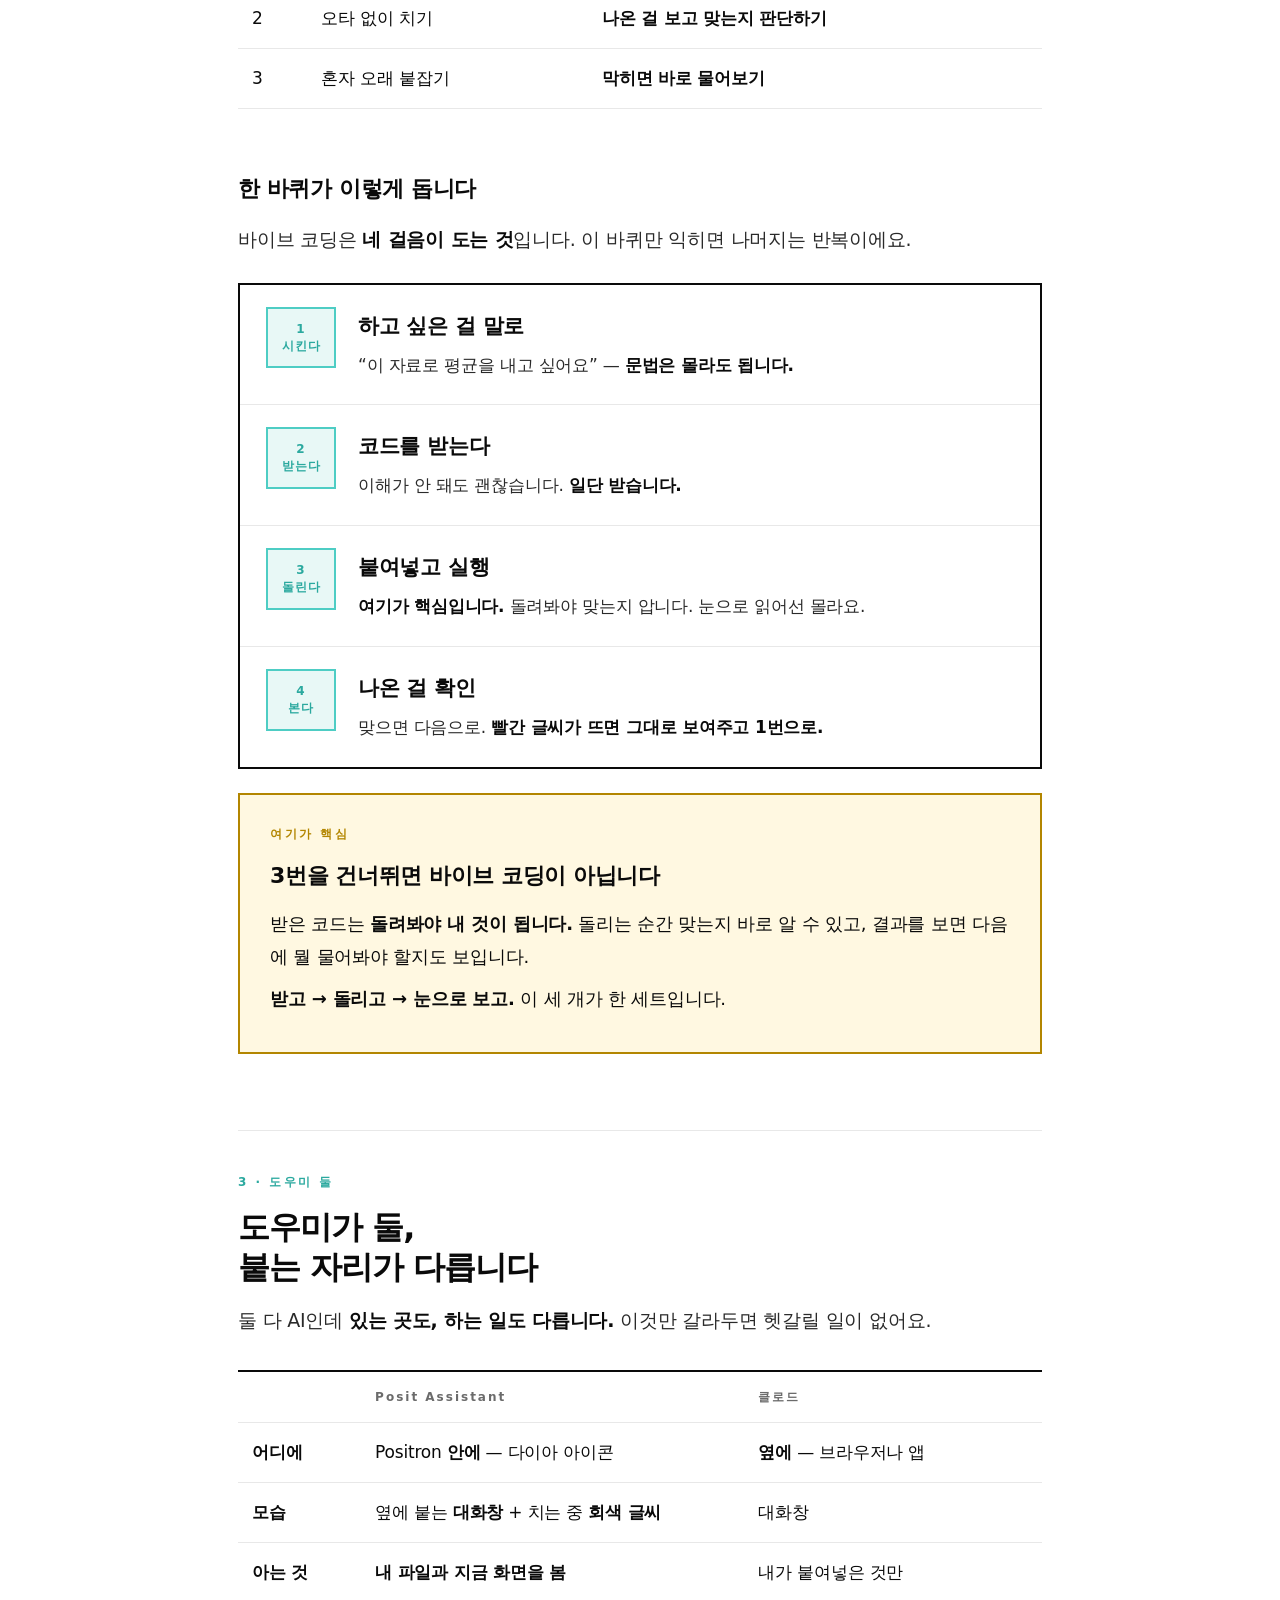
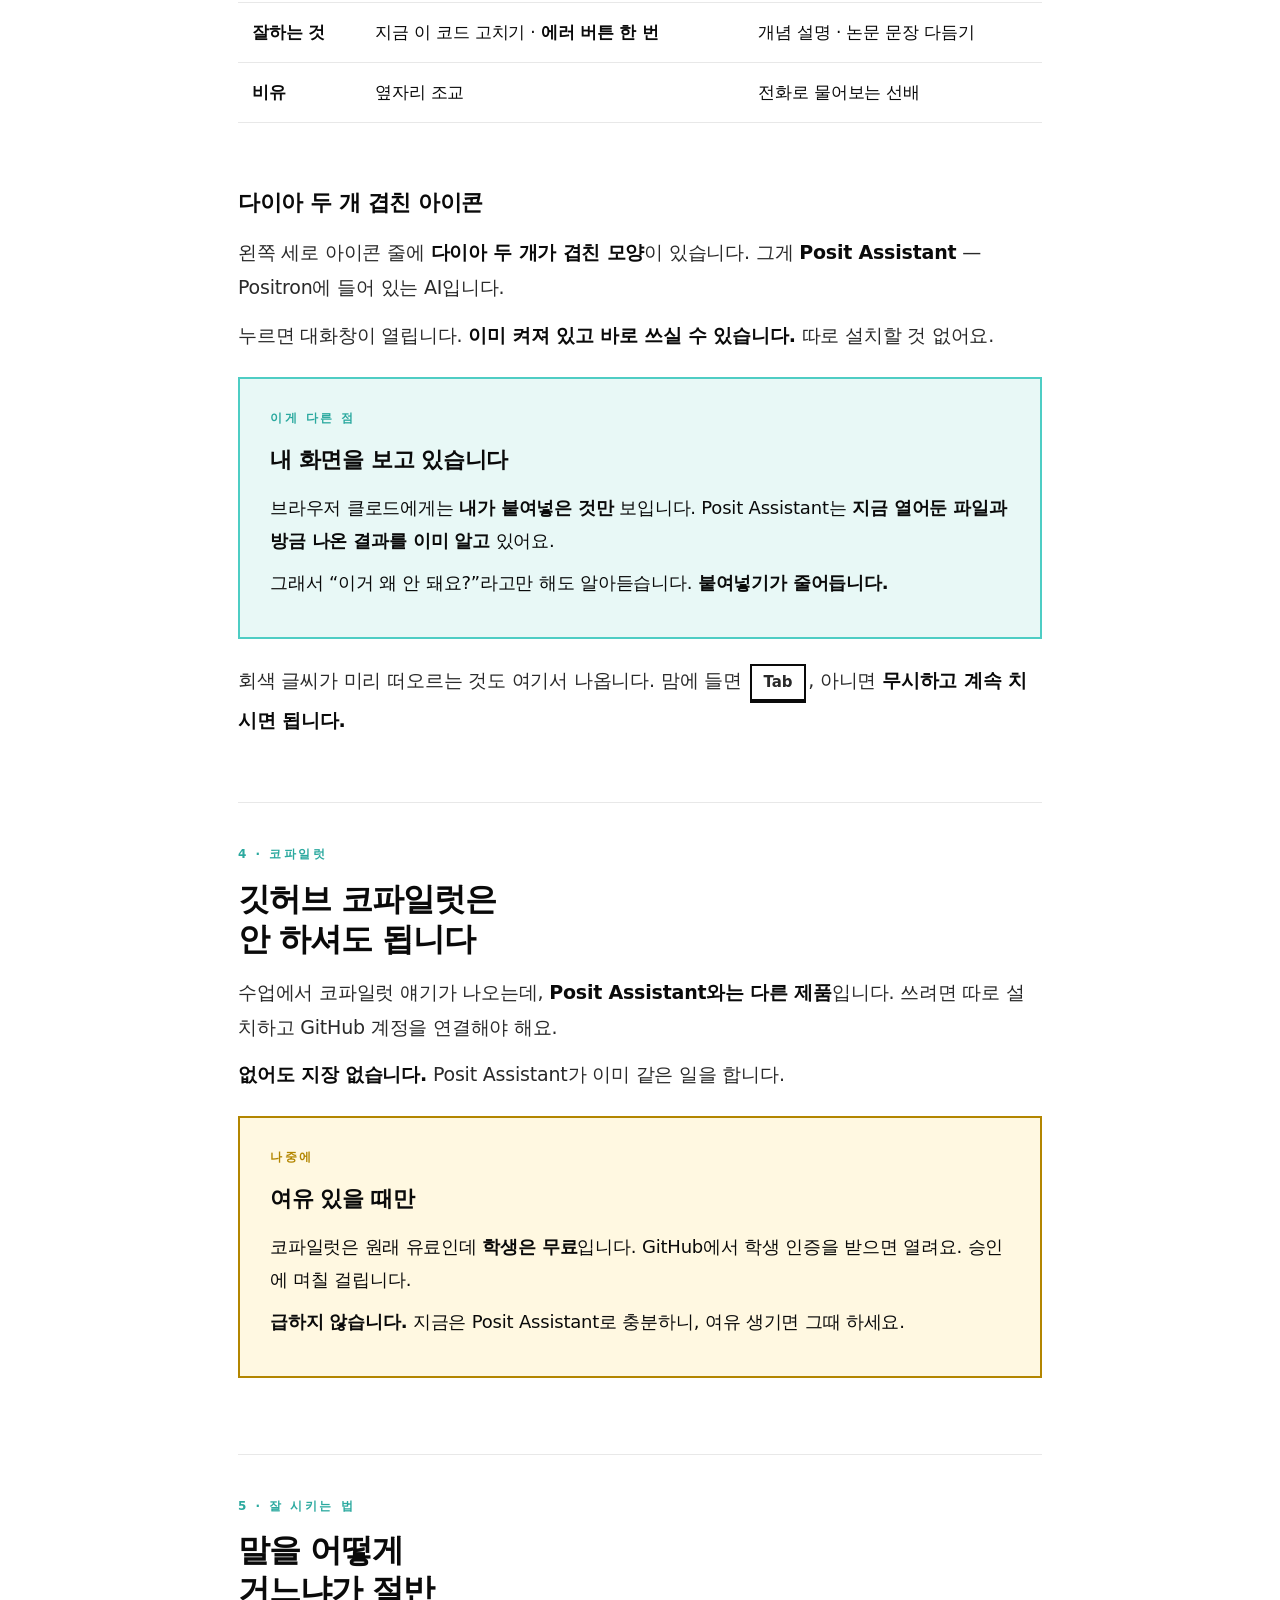
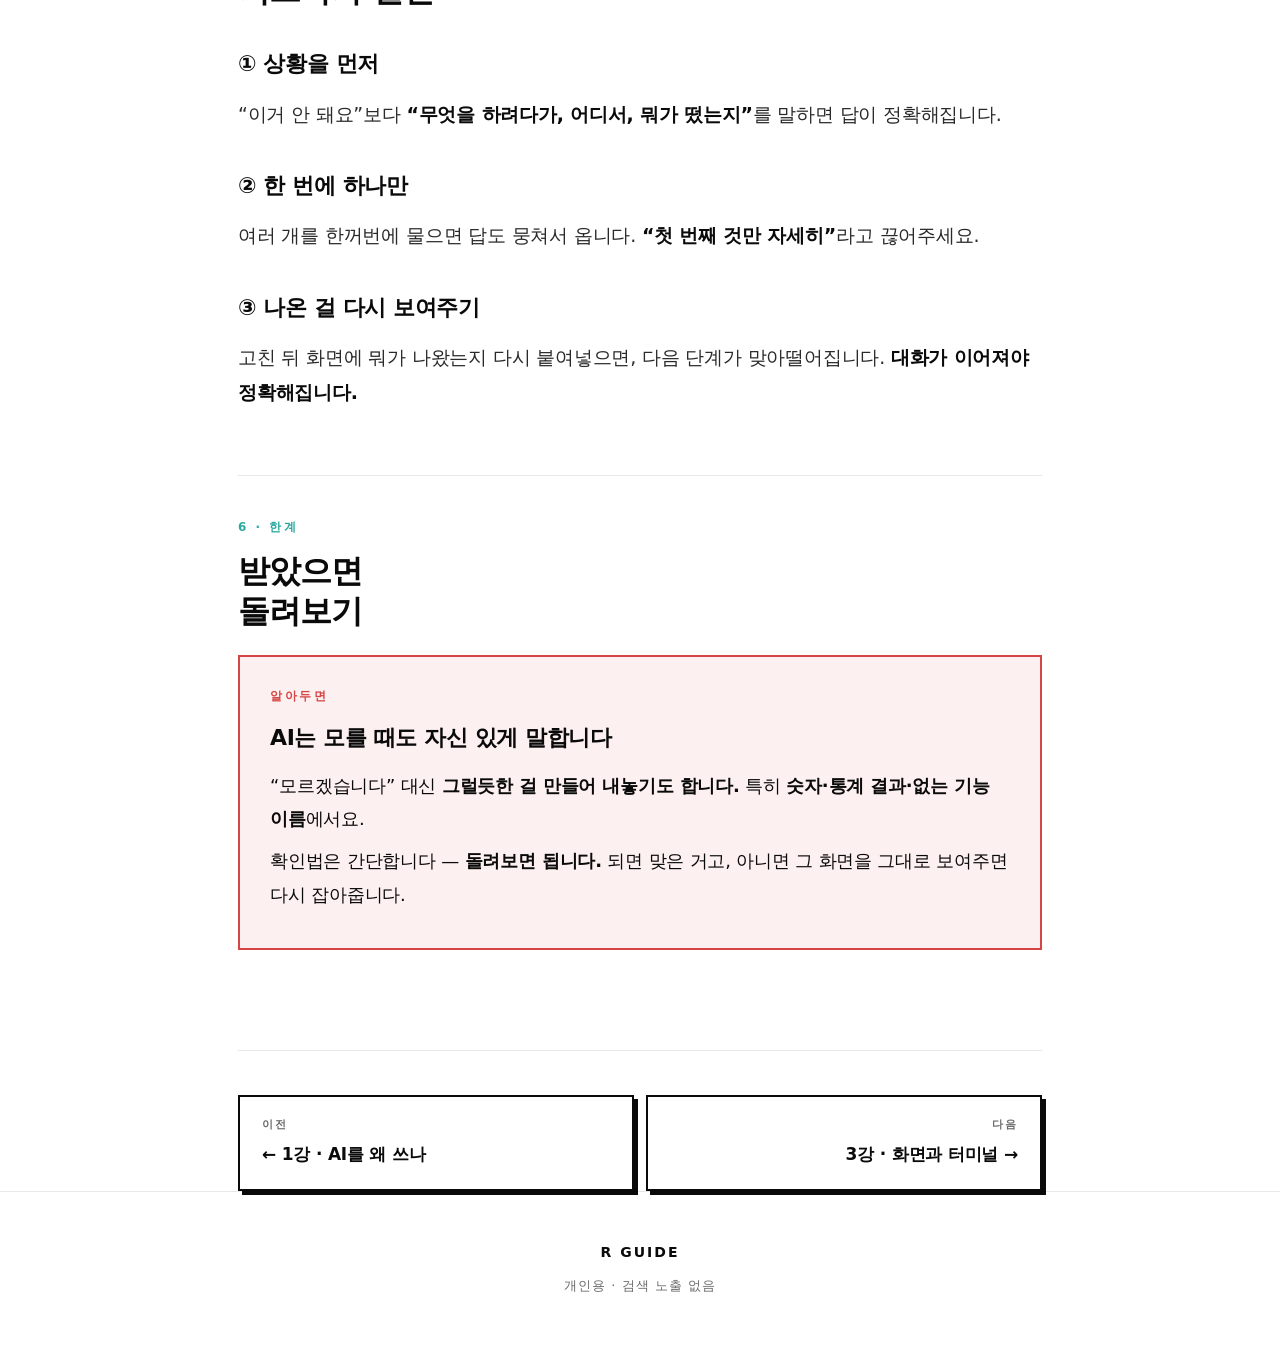
==== commit 872be792: "fix(r-kit): 전 장 톤 교정 — 불안 유발 문구 제거, 긍정형으로 [hub] 팀장 지적: '엄마의 불안감만 증폭시킨다. 강의 안 봐도 예제 따라하면 다 잘할 수 있다가 필" ====
--- a/g2.html
+++ b/g2.html
@@ -81,10 +81,10 @@
       </div>
     </div>
     <div class="goldbox">
-      <div class="c-label">여기가 갈림길</div>
+      <div class="c-label">여기가 핵심</div>
       <h3>3번을 건너뛰면 바이브 코딩이 아닙니다</h3>
-      <p>받은 코드를 <b>돌려보지 않고 그대로 논문에 쓰는 것</b>이 제일 위험합니다.
-      맞는지 아무도 확인하지 않은 셈이거든요.</p>
+      <p>받은 코드는 <b>돌려봐야 내 것이 됩니다.</b> 돌리는 순간 맞는지 바로 알 수 있고,
+      결과를 보면 다음에 뭘 물어봐야 할지도 보입니다.</p>
       <p><b>받고 → 돌리고 → 눈으로 보고.</b> 이 세 개가 한 세트입니다.</p>
     </div>
   </section>
@@ -150,13 +150,13 @@
 
   <section class="block">
     <div class="tag">6 · 한계</div>
-    <h2>믿되<br>확인하세요</h2>
+    <h2>받았으면<br>돌려보기</h2>
     <div class="redbox">
-      <div class="c-label">주의</div>
+      <div class="c-label">알아두면</div>
       <h3>AI는 모를 때도 자신 있게 말합니다</h3>
-      <p>“모르겠습니다”라고 하는 대신 <b>그럴듯한 걸 만들어내는</b> 경우가 있습니다.
-      특히 <b>숫자·통계 결과·존재하지 않는 기능 이름</b>에서요.</p>
-      <p>확인법은 하나입니다 — <b>돌려보기.</b> 되면 맞은 거고, 안 되면 그 화면을 다시 보여주면 됩니다.</p>
+      <p>“모르겠습니다” 대신 <b>그럴듯한 걸 만들어 내놓기도 합니다.</b>
+      특히 <b>숫자·통계 결과·없는 기능 이름</b>에서요.</p>
+      <p>확인법은 간단합니다 — <b>돌려보면 됩니다.</b> 되면 맞은 거고, 아니면 그 화면을 그대로 보여주면 다시 잡아줍니다.</p>
     </div>
   </section>
 
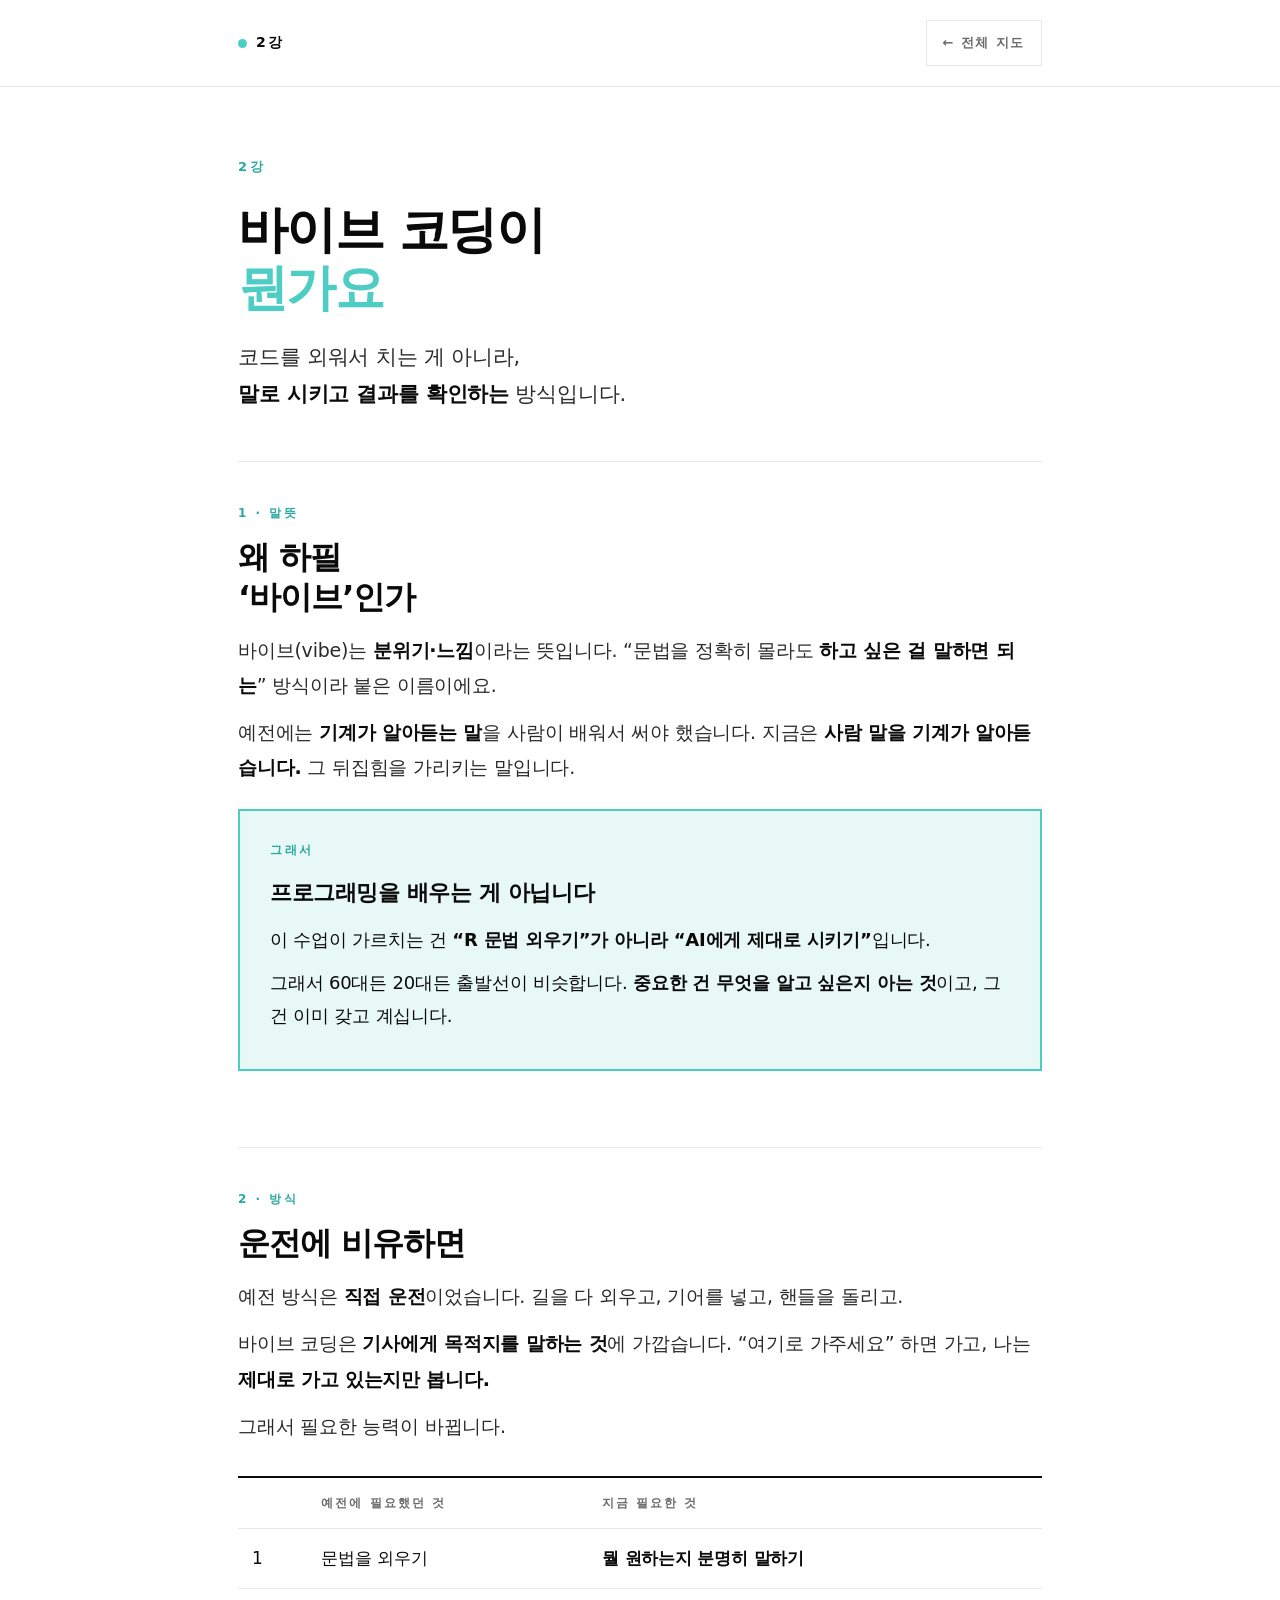
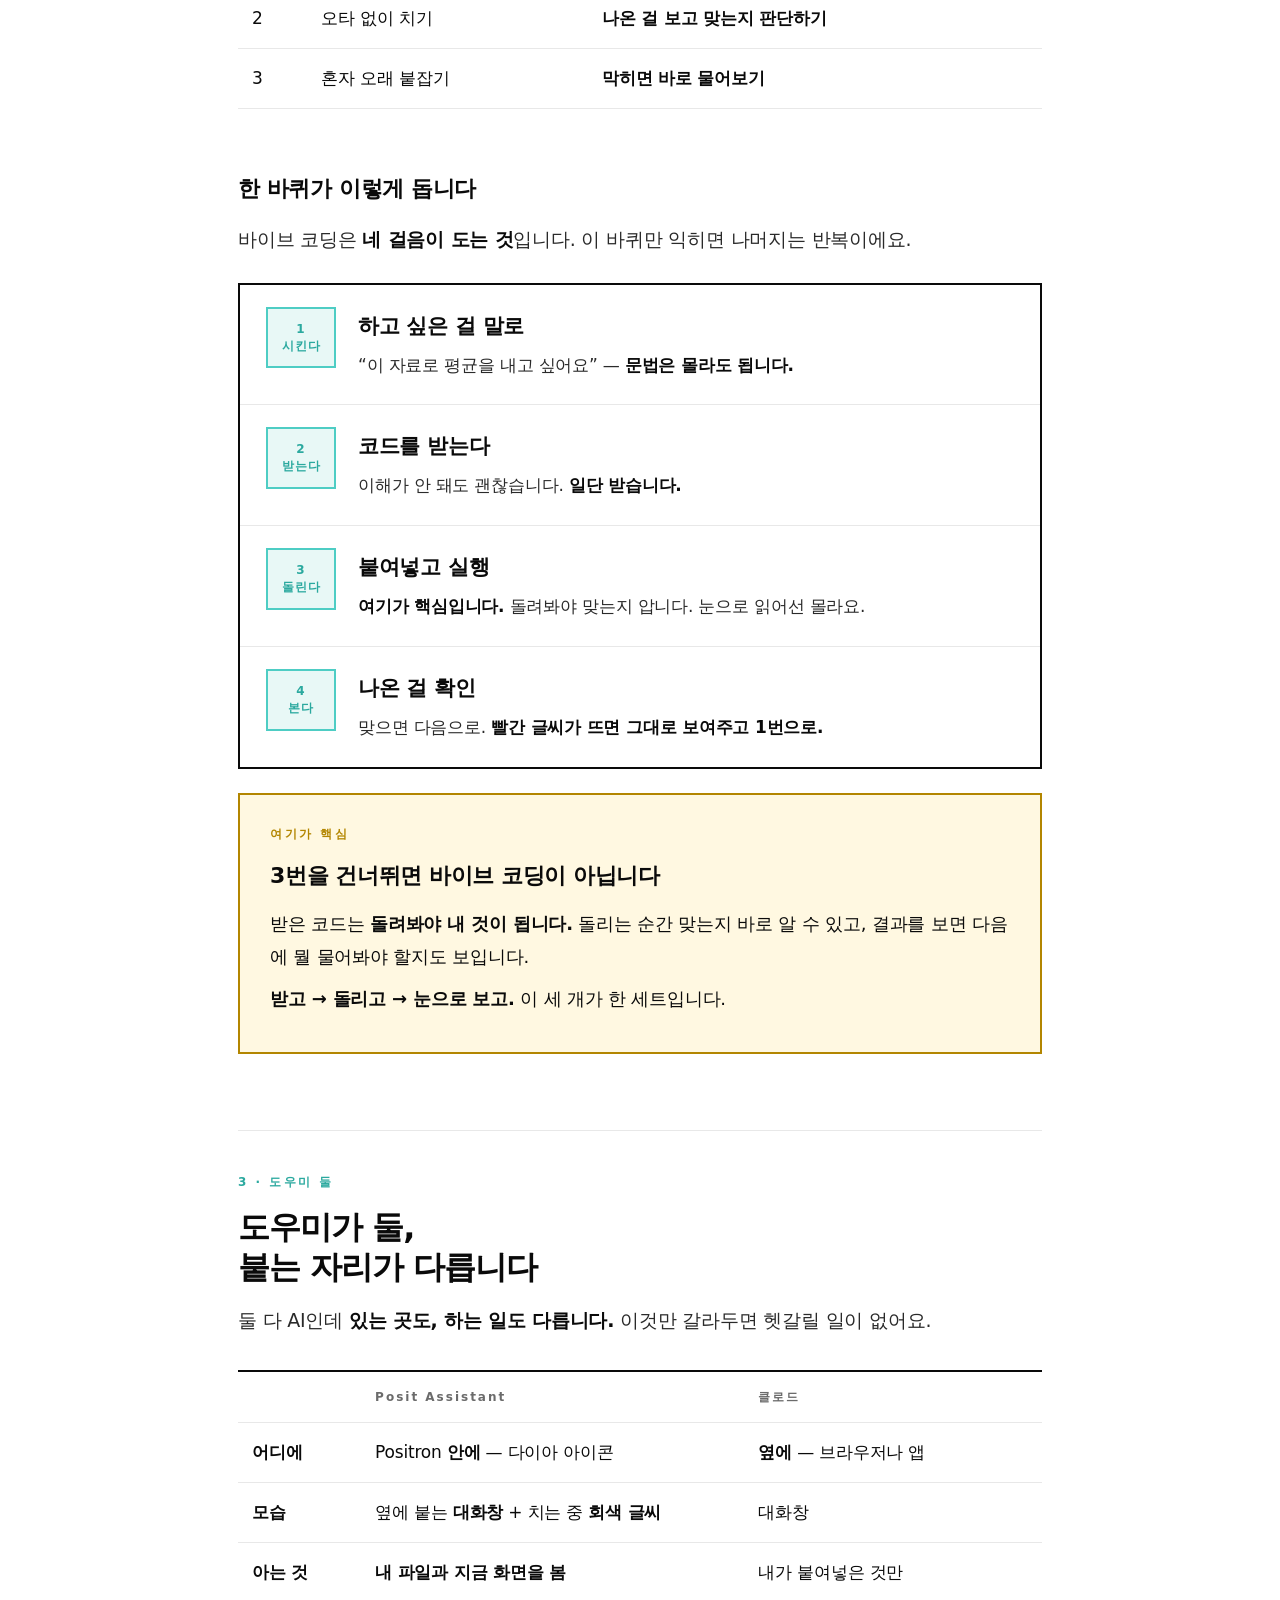
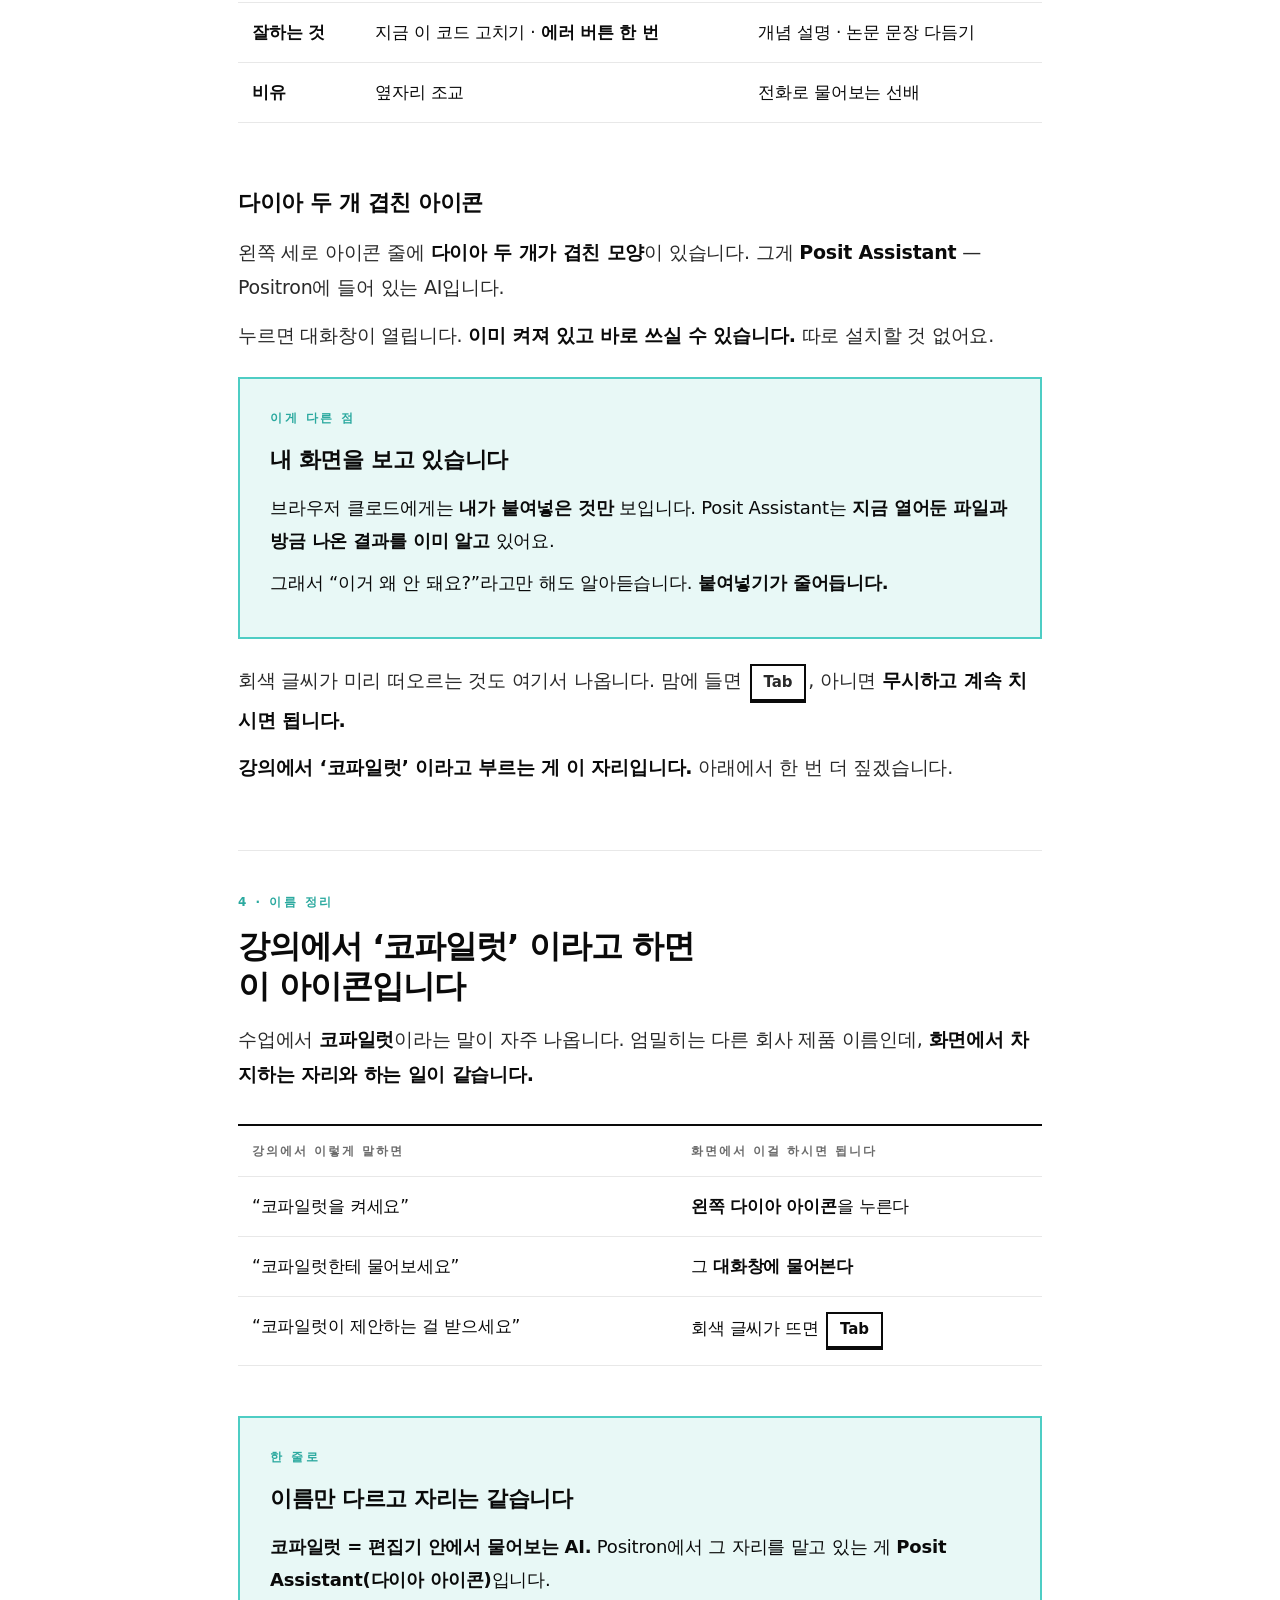
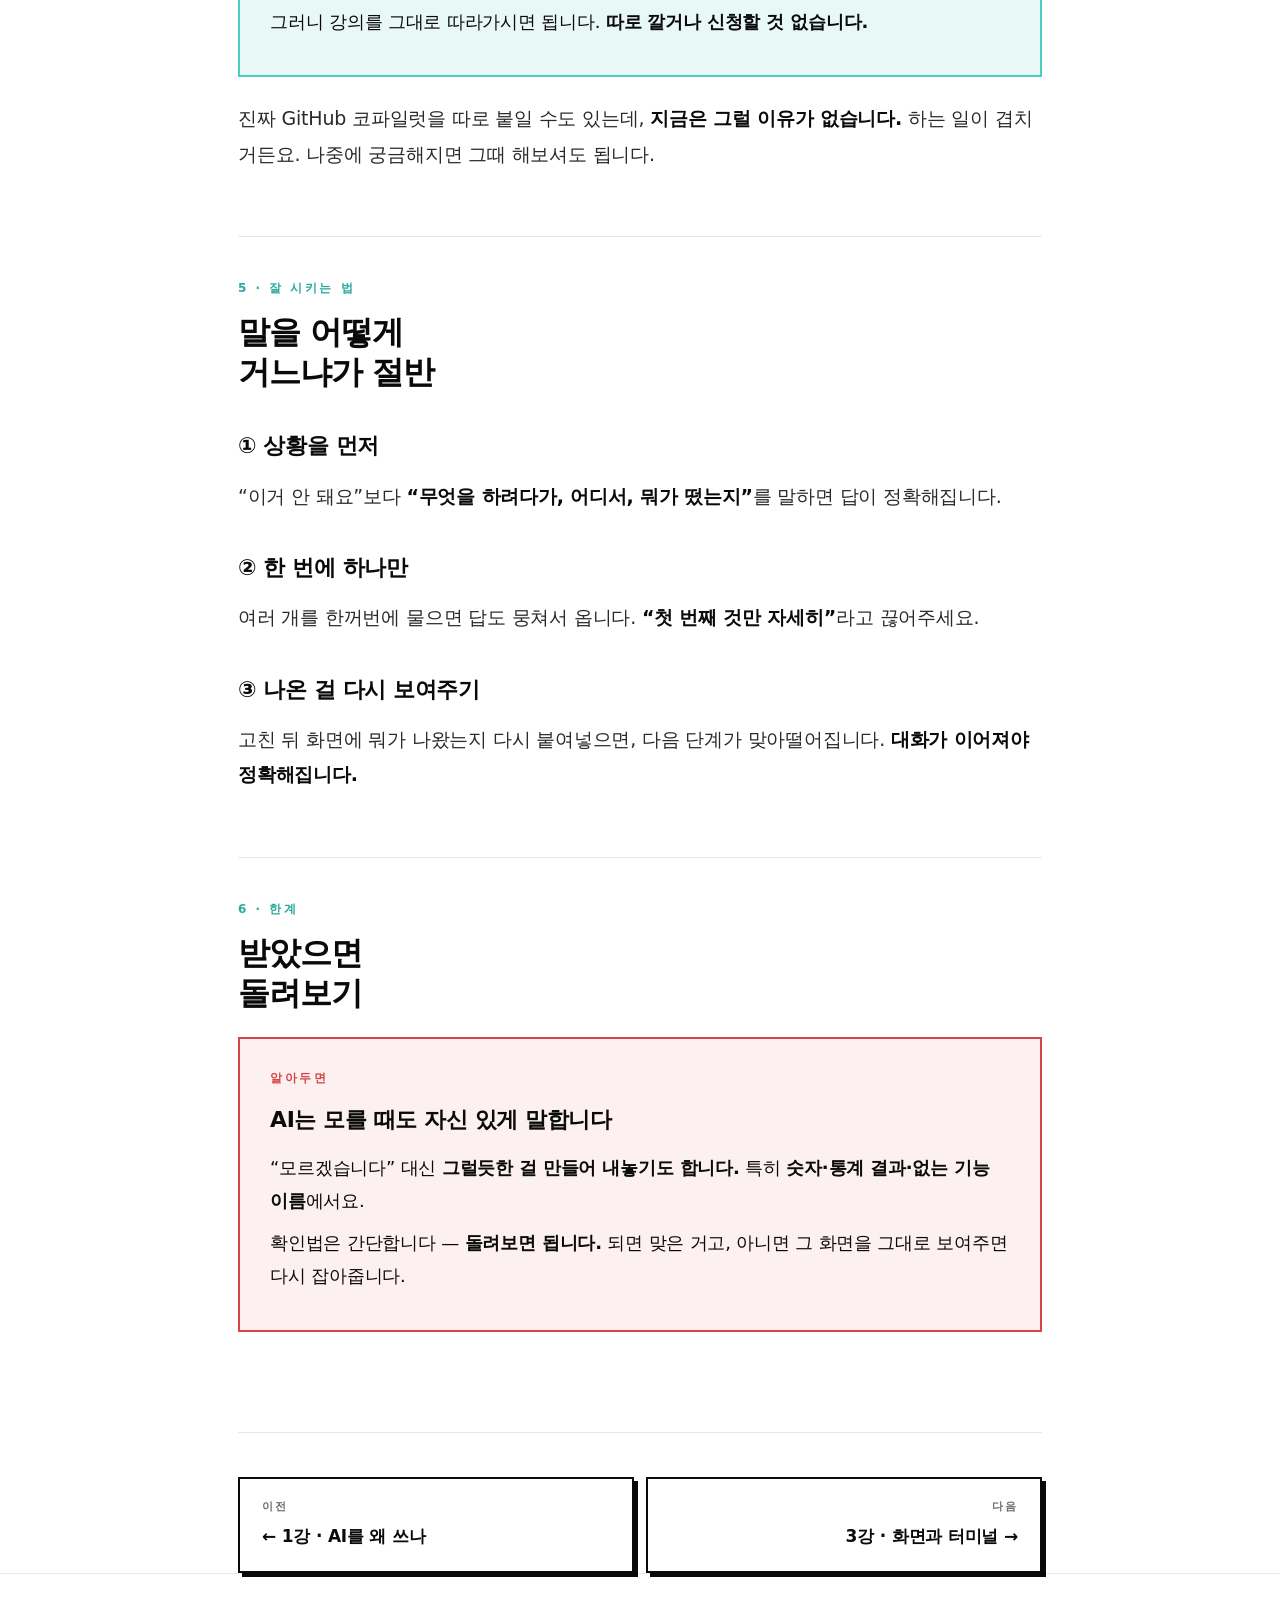
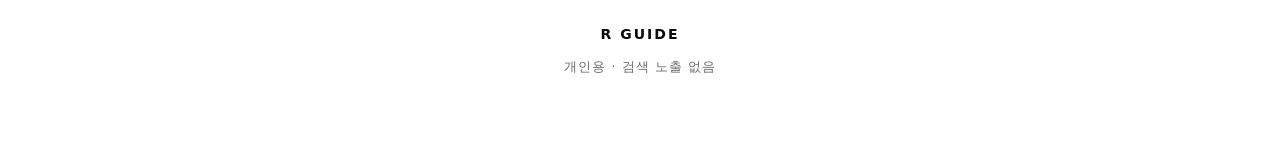
==== commit 97610394: "fix(r-kit): 코파일럿 = 다이아 아이콘과 같은 자리로 재프레이밍 [hub] 구 문구 '코파일럿은 안 하셔도 됩니다 / 다른 제품입니다' 는 강의에서 코파일럿이 나올 때마다" ====
--- a/g2.html
+++ b/g2.html
@@ -118,21 +118,34 @@
 
     <p>회색 글씨가 미리 떠오르는 것도 여기서 나옵니다.
     맘에 들면 <span class="key">Tab</span>, 아니면 <b>무시하고 계속 치시면 됩니다.</b></p>
+    <p><b>강의에서 ‘코파일럿’ 이라고 부르는 게 이 자리입니다.</b> 아래에서 한 번 더 짚겠습니다.</p>
   </section>
 
   <section class="block">
-    <div class="tag">4 · 코파일럿</div>
-    <h2>깃허브 코파일럿은<br>안 하셔도 됩니다</h2>
-    <p>수업에서 코파일럿 얘기가 나오는데, <b>Posit Assistant와는 다른 제품</b>입니다.
-    쓰려면 따로 설치하고 GitHub 계정을 연결해야 해요.</p>
-    <p><b>없어도 지장 없습니다.</b> Posit Assistant가 이미 같은 일을 합니다.</p>
-    <div class="goldbox">
-      <div class="c-label">나중에</div>
-      <h3>여유 있을 때만</h3>
-      <p>코파일럿은 원래 유료인데 <b>학생은 무료</b>입니다. GitHub에서 학생 인증을 받으면 열려요.
-      승인에 며칠 걸립니다.</p>
-      <p><b>급하지 않습니다.</b> 지금은 Posit Assistant로 충분하니, 여유 생기면 그때 하세요.</p>
+    <div class="tag">4 · 이름 정리</div>
+    <h2>강의에서 ‘코파일럿’ 이라고 하면<br>이 아이콘입니다</h2>
+    <p>수업에서 <b>코파일럿</b>이라는 말이 자주 나옵니다.
+    엄밀히는 다른 회사 제품 이름인데, <b>화면에서 차지하는 자리와 하는 일이 같습니다.</b></p>
+
+    <div class="tbl-wrap">
+    <table>
+      <tr><th>강의에서 이렇게 말하면</th><th>화면에서 이걸 하시면 됩니다</th></tr>
+      <tr><td>“코파일럿을 켜세요”</td><td><b>왼쪽 다이아 아이콘</b>을 누른다</td></tr>
+      <tr><td>“코파일럿한테 물어보세요”</td><td>그 <b>대화창에 물어본다</b></td></tr>
+      <tr><td>“코파일럿이 제안하는 걸 받으세요”</td><td>회색 글씨가 뜨면 <span class="key">Tab</span></td></tr>
+    </table>
     </div>
+
+    <div class="calm">
+      <div class="c-label">한 줄로</div>
+      <h3>이름만 다르고 자리는 같습니다</h3>
+      <p><b>코파일럿 = 편집기 안에서 물어보는 AI.</b>
+      Positron에서 그 자리를 맡고 있는 게 <b>Posit Assistant(다이아 아이콘)</b>입니다.</p>
+      <p>그러니 강의를 그대로 따라가시면 됩니다. <b>따로 깔거나 신청할 것 없습니다.</b></p>
+    </div>
+
+    <p>진짜 GitHub 코파일럿을 따로 붙일 수도 있는데, <b>지금은 그럴 이유가 없습니다.</b>
+    하는 일이 겹치거든요. 나중에 궁금해지면 그때 해보셔도 됩니다.</p>
   </section>
 
   <section class="block">
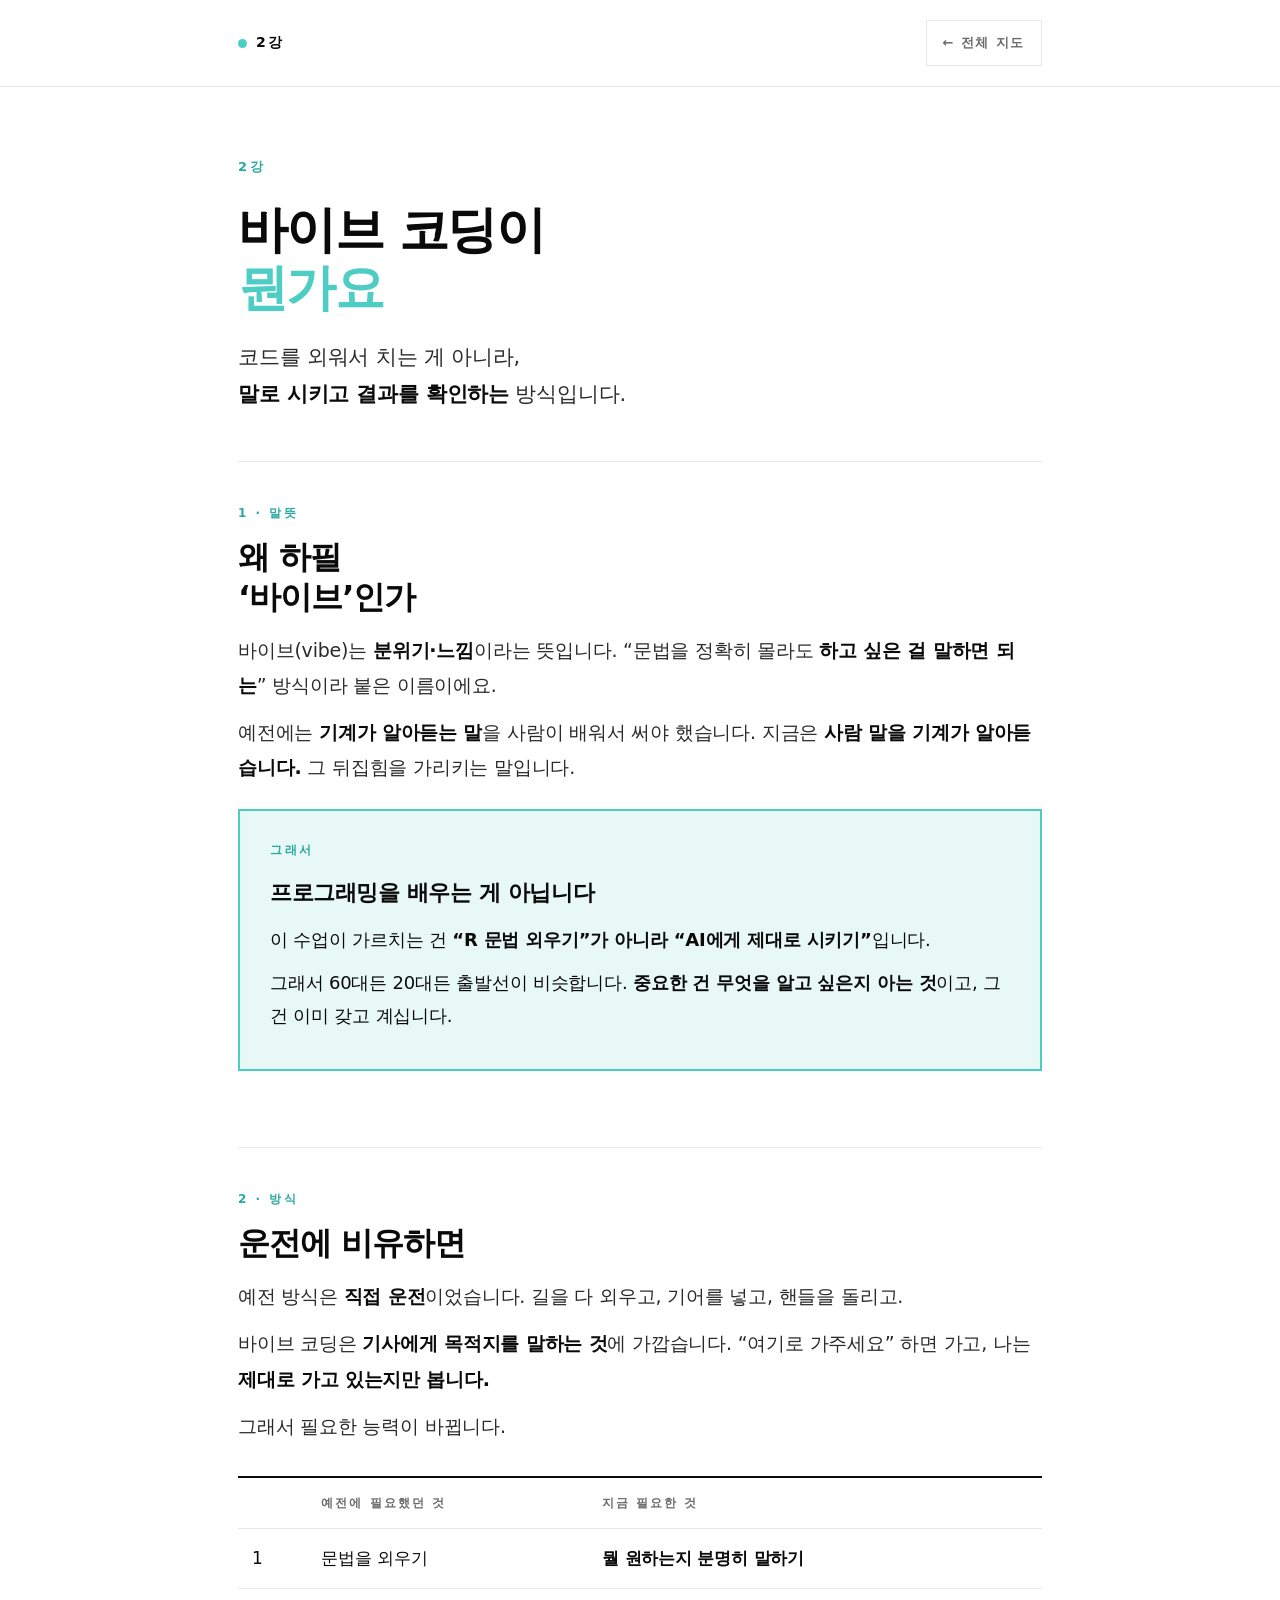
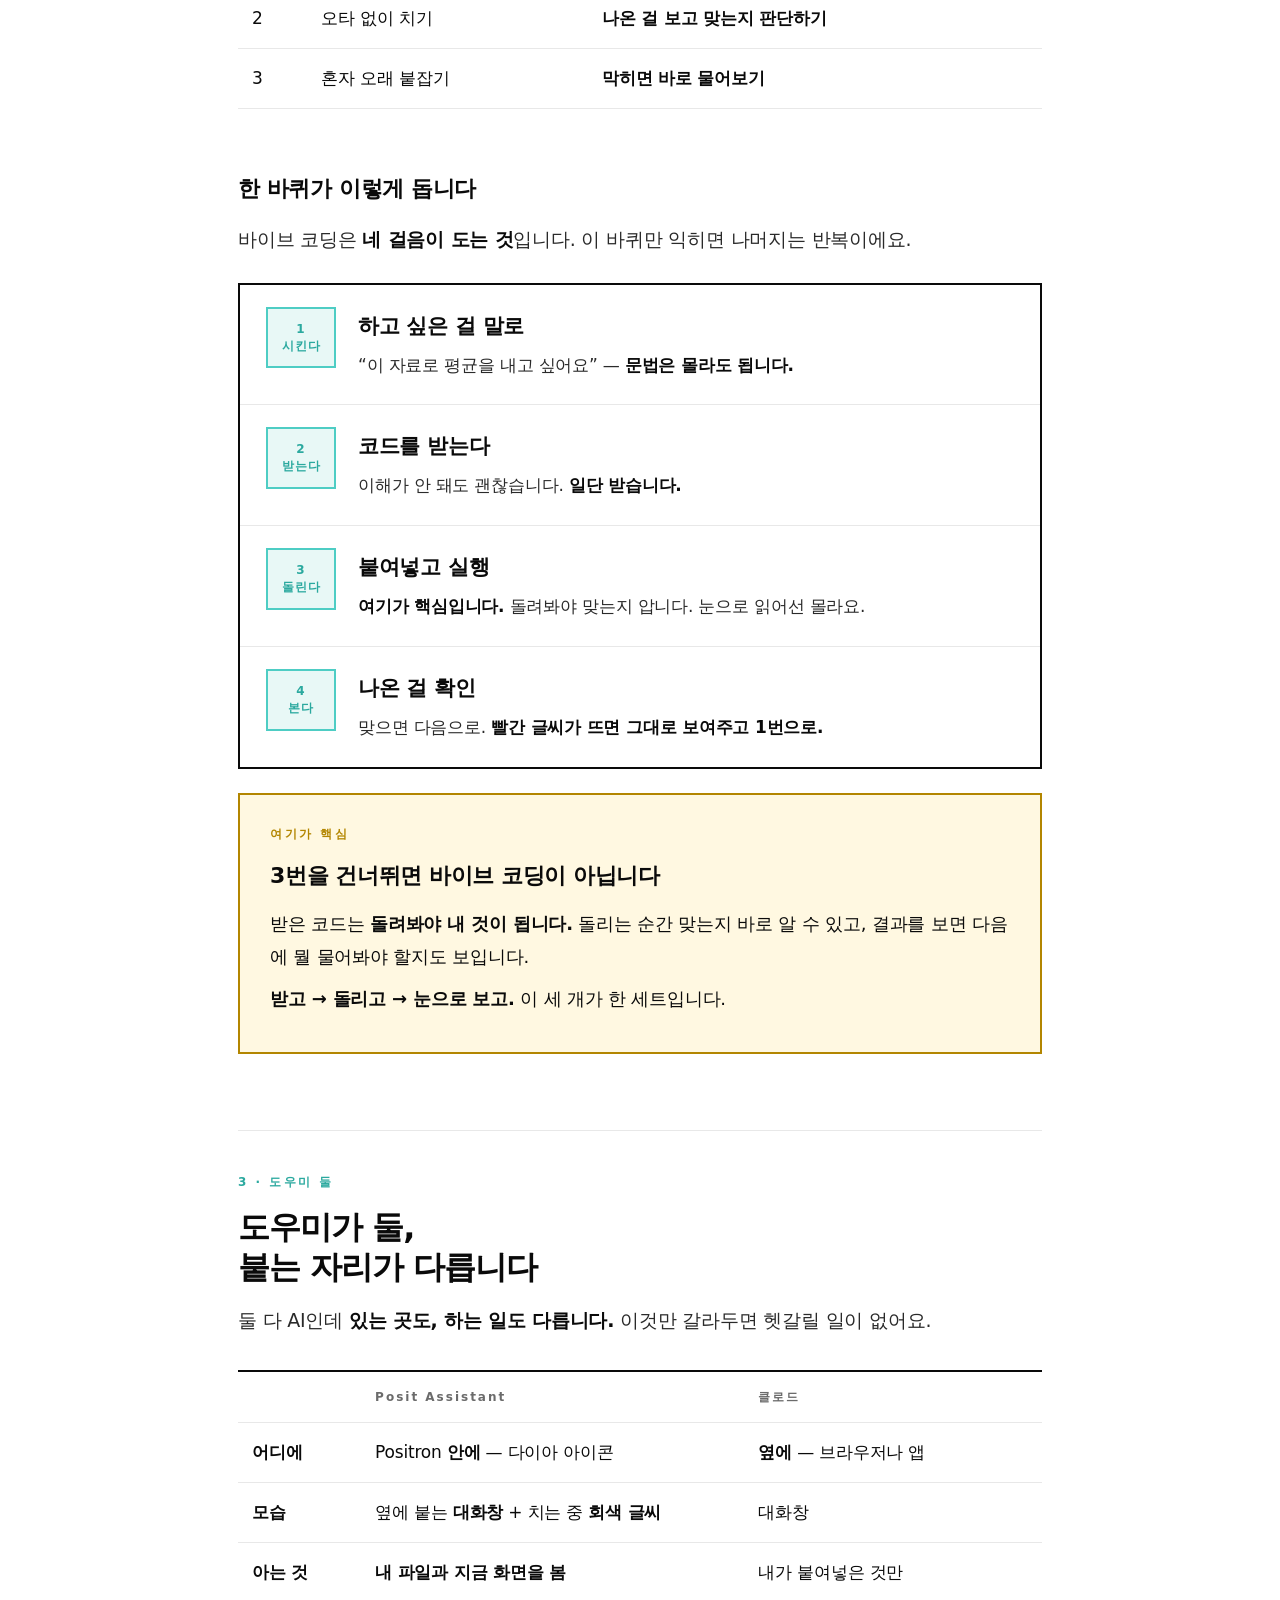
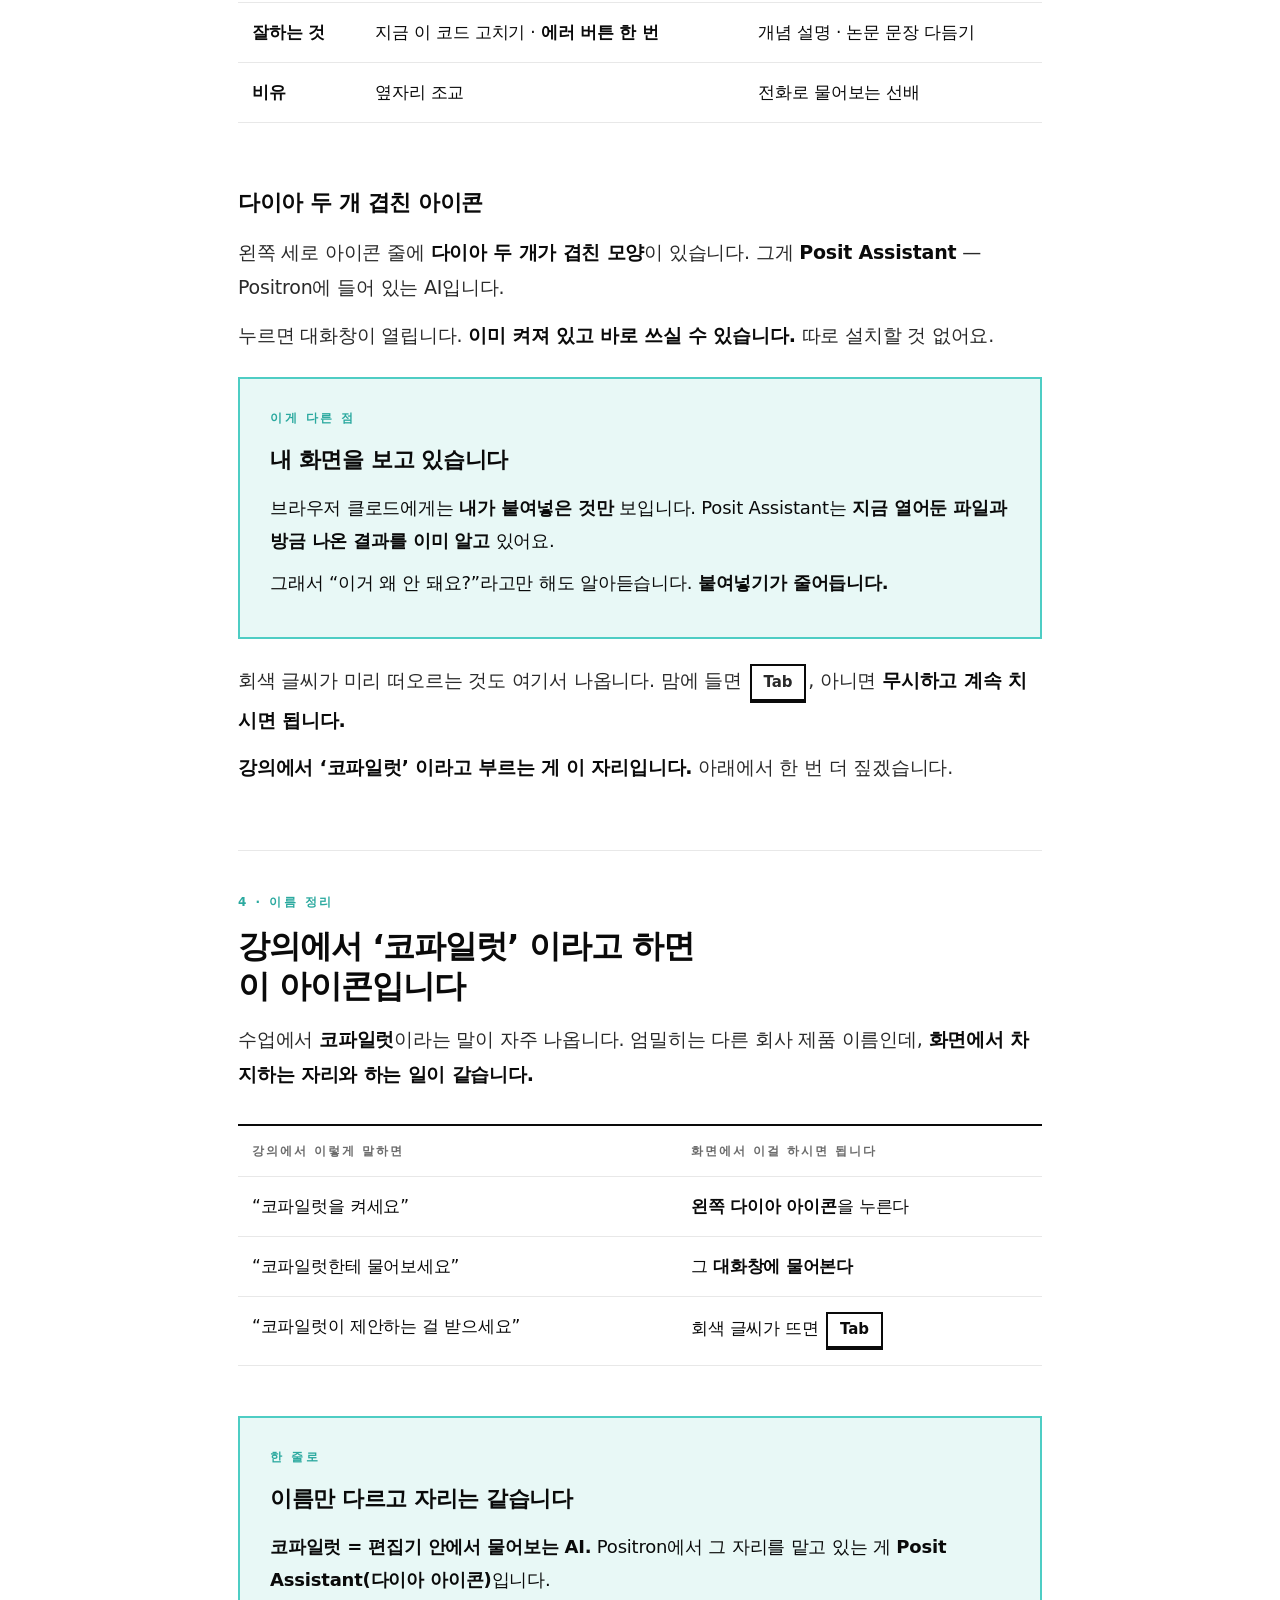
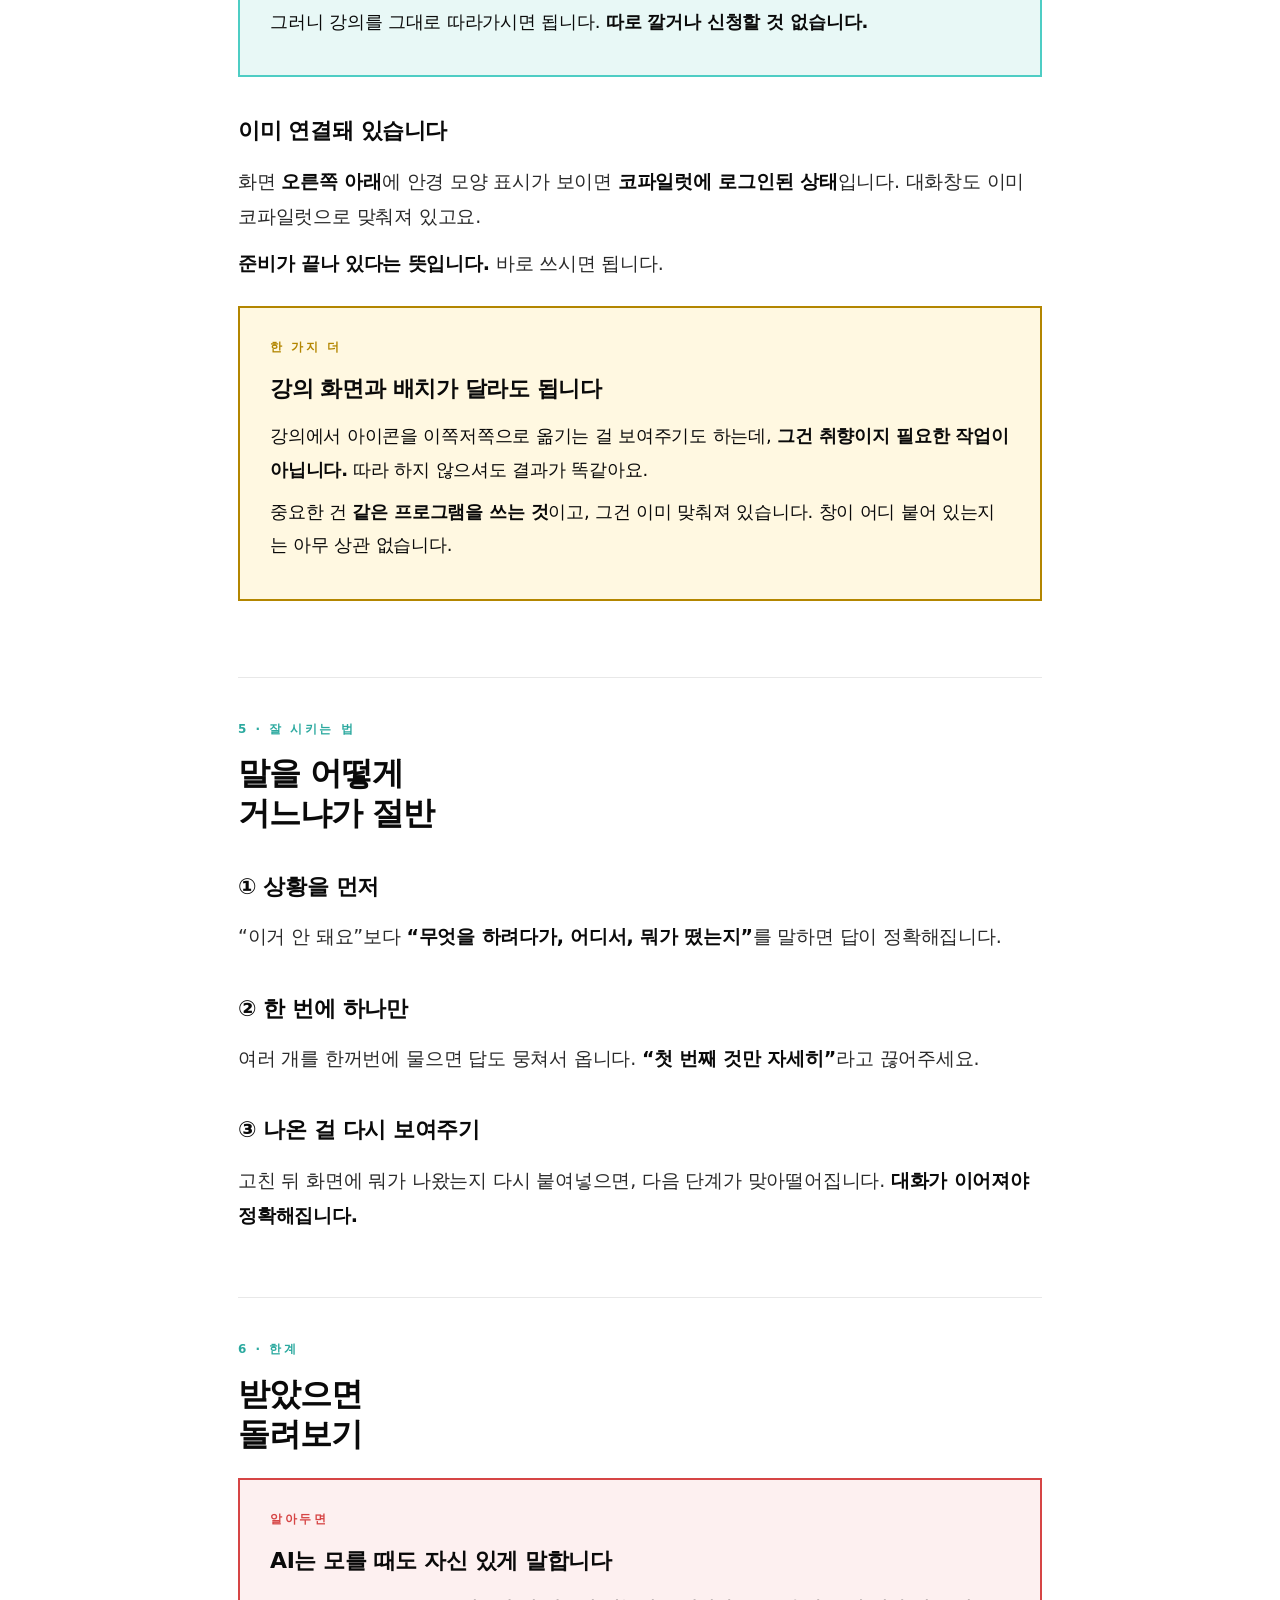
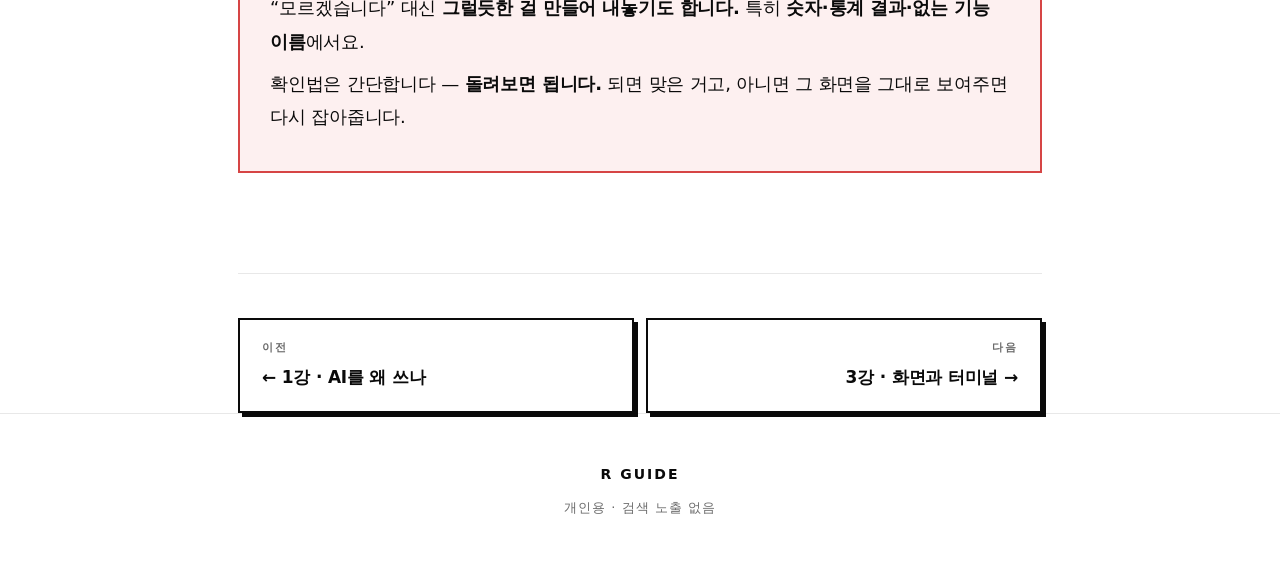
==== commit 0fc72137: "feat(r-kit): 코파일럿 이미 연결됨 + 배치는 따라할 필요 없음 [hub] 엄마 PC 실물 확인: 우측 하단 안경 = Copilot 로그인 상태 표시(상태바), 대화창 모" ====
--- a/g2.html
+++ b/g2.html
@@ -144,8 +144,19 @@
       <p>그러니 강의를 그대로 따라가시면 됩니다. <b>따로 깔거나 신청할 것 없습니다.</b></p>
     </div>
 
-    <p>진짜 GitHub 코파일럿을 따로 붙일 수도 있는데, <b>지금은 그럴 이유가 없습니다.</b>
-    하는 일이 겹치거든요. 나중에 궁금해지면 그때 해보셔도 됩니다.</p>
+    <h3>이미 연결돼 있습니다</h3>
+    <p>화면 <b>오른쪽 아래</b>에 안경 모양 표시가 보이면 <b>코파일럿에 로그인된 상태</b>입니다.
+    대화창도 이미 코파일럿으로 맞춰져 있고요.</p>
+    <p><b>준비가 끝나 있다는 뜻입니다.</b> 바로 쓰시면 됩니다.</p>
+
+    <div class="goldbox">
+      <div class="c-label">한 가지 더</div>
+      <h3>강의 화면과 배치가 달라도 됩니다</h3>
+      <p>강의에서 아이콘을 이쪽저쪽으로 옮기는 걸 보여주기도 하는데,
+      <b>그건 취향이지 필요한 작업이 아닙니다.</b> 따라 하지 않으셔도 결과가 똑같아요.</p>
+      <p>중요한 건 <b>같은 프로그램을 쓰는 것</b>이고, 그건 이미 맞춰져 있습니다.
+      창이 어디 붙어 있는지는 아무 상관 없습니다.</p>
+    </div>
   </section>
 
   <section class="block">
